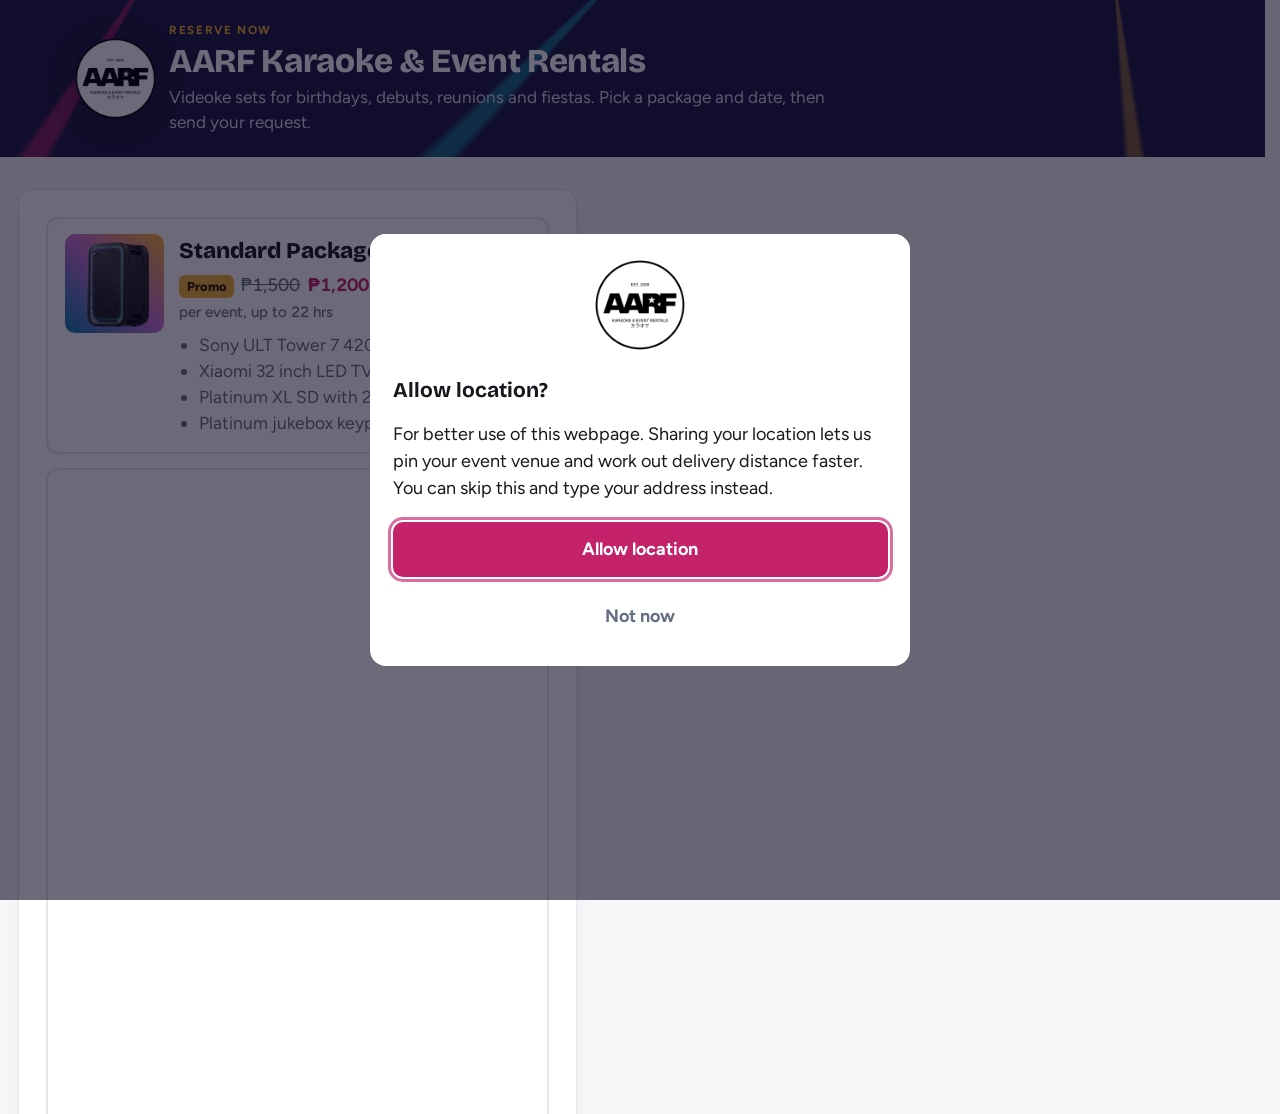
==== index.html @ 04aa24b0 "Add files via upload" ====
<!doctype html>
<html lang="en">
<head>
<meta charset="utf-8">
<meta name="viewport" content="width=device-width,initial-scale=1,viewport-fit=cover">
<meta name="theme-color" content="#1b1740">
<meta name="color-scheme" content="light">
<meta name="description" content="Reserve karaoke and event rental sets online: pick a package, date and add-ons, then send your request.">
<meta property="og:title" content="AARF Karaoke &amp; Event Rentals">
<meta property="og:description" content="Karaoke sets for birthdays, debuts, reunions and fiestas. Reserve online.">
<link rel="manifest" href="manifest.webmanifest">
<link rel="apple-touch-icon" href="images/logo.png">
<link rel="preconnect" href="https://fonts.googleapis.com">
<link rel="preconnect" href="https://fonts.gstatic.com" crossorigin>
<link rel="preload" href="images/logo.png" as="image">
<title>AARF Karaoke &amp; Event Rentals Booking</title>
<link rel="icon" href="images/logo.png">
<link rel="stylesheet" href="https://fonts.googleapis.com/css2?family=Bricolage+Grotesque:wght@600;800&family=Figtree:wght@400;500;700&display=swap">
<link rel="stylesheet" href="styles.css">
<link rel="stylesheet" href="flow.css">
</head>
<body>
<div id="splash"><img src="images/logo.png" alt="AARF Karaoke &amp; Event Rentals" width="230" height="230"></div>
<script>try{if(sessionStorage.getItem("sp"))document.getElementById("splash").remove();else sessionStorage.setItem("sp","1")}catch(e){}</script>
<div id="app"></div>
<script defer src="config.js"></script>
<script defer src="app.js"></script>
<script defer src="legal.js"></script>
<script defer src="flow.js"></script>
<script>setTimeout(function(){var s=document.getElementById("splash");if(s)s.remove()},2000)</script>
</body>
</html>
---- styles.css ----
:root{
  --bg:#f4f3fb; --surface:#ffffff; --ink:#1b1740; --muted:#5d5a7c; --line:#dcd9ee;
  --accent:#d6247a; --accent-ink:#ffffff; --beam:#12b5cb; --gold:#f2b134;
  --booked:#e4e1f2; --booked-ink:#8a87a6; --hold-bg:#fbefd0; --hold-ink:#8a5a00;
  --hero:#1b1740; --hero-ink:#ffffff; --focus:#0b7f92; --err:#b3261e; --ok-bg:#e3f6ea; --ok-ink:#145c2e;
  --font-display:'Bricolage Grotesque','Segoe UI',system-ui,sans-serif;
  --font-body:'Figtree','Segoe UI',system-ui,sans-serif;
  color-scheme:light;
}
@media (prefers-color-scheme:dark){:root{
  --bg:#12102a; --surface:#1d1a3d; --ink:#f1effc; --muted:#a9a6c8; --line:#34305f;
  --accent:#ff5aa5; --accent-ink:#1a0a14; --beam:#38d0e4; --gold:#f5c35a;
  --booked:#2a2650; --booked-ink:#7f7ba6; --hold-bg:#3b3118; --hold-ink:#f5c35a;
  --hero:#0b0a1e; --hero-ink:#ffffff; --focus:#38d0e4; --err:#ff8a80; --ok-bg:#12351f; --ok-ink:#9be3b4; color-scheme:dark}}
*{box-sizing:border-box}
html{scroll-padding-top:env(safe-area-inset-top,0px)}
body{background:var(--bg);color:var(--ink);font-family:var(--font-body);font-size:1rem;line-height:1.5;margin:0;padding-bottom:env(safe-area-inset-bottom,0px)}
button,input,select,textarea{font:inherit;color:inherit}
:focus-visible{outline:3px solid var(--focus);outline-offset:2px}
.hero{background:var(--hero);color:var(--hero-ink);padding:2.25rem 1rem 2rem;position:relative;overflow:hidden;
  background-image:
   conic-gradient(from 200deg at 12% -20%,transparent 0 8deg,rgba(214,36,122,.55) 10deg 14deg,transparent 16deg 360deg),
   conic-gradient(from 215deg at 50% -25%,transparent 0 6deg,rgba(18,181,203,.5) 8deg 11deg,transparent 13deg 360deg),
   conic-gradient(from 160deg at 88% -20%,transparent 0 10deg,rgba(242,177,52,.45) 12deg 15deg,transparent 17deg 360deg)}
.hero-in{max-width:44rem;margin:0 auto}
.hero h1{font-family:var(--font-display);font-weight:800;font-size:clamp(1.9rem,6vw,2.9rem);line-height:1.05;margin:0 0 .5rem;text-wrap:balance;letter-spacing:-.01em}
.hero p{margin:0;max-width:34rem;color:#d7d4ee}
.eyebrow{font-size:.78rem;letter-spacing:.14em;text-transform:uppercase;font-weight:700;color:var(--gold)!important;margin:0 0 .6rem!important}
main{max-width:44rem;margin:0 auto;padding:1.25rem 1rem 3rem;display:flex;flex-direction:column;gap:1.25rem}
section.step{background:var(--surface);border:1px solid var(--line);border-radius:14px;padding:1.1rem;min-width:0}
.step h2{font-family:var(--font-display);font-size:1.25rem;margin:0 0 .85rem;display:flex;gap:.6rem;align-items:center;text-wrap:balance}
.num{flex:none;width:1.7rem;height:1.7rem;border-radius:50%;background:var(--accent);color:var(--accent-ink);font-size:.9rem;display:grid;place-items:center;font-family:var(--font-body);font-weight:700}
.pkgs{display:grid;gap:.7rem}
.pkg{display:block;width:100%;text-align:left;background:var(--bg);border:2px solid var(--line);border-radius:12px;padding:.85rem .95rem;cursor:pointer}
.pkg[aria-checked="true"]{border-color:var(--accent);background:var(--surface);box-shadow:0 0 0 3px color-mix(in srgb,var(--accent) 22%,transparent)}
.pkg-top{display:flex;justify-content:space-between;gap:.75rem;align-items:baseline;flex-wrap:wrap}
.pkg-title{font-family:var(--font-display);font-weight:800;font-size:1.1rem}
.pkg-price{font-weight:700;font-variant-numeric:tabular-nums;color:var(--accent)}
.pkg-price small{color:var(--muted);font-weight:500}
.pkg ul{margin:.45rem 0 0;padding-left:1.1rem;color:var(--muted);font-size:.93rem}
.cal-head{display:flex;align-items:center;justify-content:space-between;gap:.5rem;margin-bottom:.6rem}
.cal-head strong{font-family:var(--font-display);font-size:1.1rem}
.nav{width:2.6rem;height:2.6rem;border-radius:10px;border:1px solid var(--line);background:var(--bg);cursor:pointer;font-size:1.2rem}
.nav:disabled{opacity:.35;cursor:default}
.grid{display:grid;grid-template-columns:repeat(7,minmax(0,1fr));gap:4px}
.dow{font-size:.75rem;text-align:center;color:var(--muted);font-weight:700;padding-bottom:.2rem}
.day{aspect-ratio:1;min-height:2.6rem;border-radius:10px;border:1px solid var(--line);background:var(--bg);cursor:pointer;font-variant-numeric:tabular-nums;font-weight:500;padding:0}
.day.empty{visibility:hidden}
.day.today{border-color:var(--beam);border-width:2px}
.day[aria-pressed="true"]{background:var(--accent);color:var(--accent-ink);border-color:var(--accent);font-weight:700}
.legend{display:flex;gap:1rem;flex-wrap:wrap;font-size:.85rem;color:var(--muted);margin-top:.7rem}
.legend span{display:inline-flex;gap:.4rem;align-items:center}
.sw{width:.9rem;height:.9rem;border-radius:4px;border:1px solid var(--line);display:inline-block}
.chosen{margin:.7rem 0 0;font-weight:700}
.fields{display:grid;grid-template-columns:repeat(2,minmax(0,1fr));gap:.8rem}
.fields .wide{grid-column:1/-1}
@media (max-width:30rem){.fields{grid-template-columns:minmax(0,1fr)}}
label{display:flex;flex-direction:column;gap:.25rem;font-size:.88rem;font-weight:700;min-width:0}
input[type=text],input[type=tel],select,textarea{background:var(--bg);border:1px solid var(--line);border-radius:10px;padding:.65rem .75rem;width:100%;font-weight:400;font-size:1rem}
input[aria-invalid="true"]{border-color:var(--err);border-width:2px}
textarea{resize:vertical;min-height:4.5rem}
.check{flex-direction:row;align-items:center;gap:.6rem;font-weight:500;font-size:1rem}
.check input{width:1.2rem;height:1.2rem;accent-color:var(--accent)}
.err{color:var(--err);font-size:.85rem;font-weight:500;min-height:0}
.btn{border:0;border-radius:12px;padding:.8rem 1.1rem;font-weight:700;cursor:pointer;background:var(--accent);color:var(--accent-ink);font-size:1rem;text-decoration:none;display:inline-block;text-align:center}
.btn.alt{background:transparent;color:var(--ink);border:2px solid var(--line)}
.btn:disabled{opacity:.55;cursor:wait}
.actions{display:flex;gap:.6rem;flex-wrap:wrap;margin-top:.9rem}
.summary{background:var(--bg);border:1px solid var(--line);border-radius:12px;padding:.8rem .95rem;margin:0;display:grid;grid-template-columns:auto 1fr;gap:.2rem .8rem;font-size:.95rem}
.summary dt{color:var(--muted);font-weight:500}
.summary dd{margin:0;font-weight:700;overflow-wrap:anywhere}
.hint{color:var(--muted);font-size:.9rem;margin:.6rem 0 0}
.status{font-size:.95rem;margin:.7rem 0 0;min-height:1.4rem}
.status.bad{color:var(--err);font-weight:700}
.done{background:var(--ok-bg);color:var(--ok-ink);border-radius:12px;padding:1rem}
.done h3{font-family:var(--font-display);margin:0 0 .3rem;font-size:1.2rem}
.done p{margin:.3rem 0 0}
.note{background:var(--hold-bg);color:var(--hold-ink);border-radius:10px;padding:.55rem .75rem;font-size:.9rem;margin:0 0 .7rem}
.foot{font-size:.88rem;color:var(--muted);text-align:center;margin:0}
.hp{position:absolute;left:-9999px;width:1px;height:1px;overflow:hidden}
@media (prefers-reduced-motion:no-preference){.pkg,.day,.btn{transition:background .15s,border-color .15s}}

/* ===== additions ===== */
:root{--l2-bg:#ecf5c8;--l2-ink:#4a5d0b;--open-bg:#dff5e7;--open-ink:#145c2e;--bk-bg:#fbd9de;--bk-ink:#8a1c25;--na-bg:#dcd9ee}
@media (prefers-color-scheme:dark){:root{--l2-bg:#2e3a10;--l2-ink:#d3ea8a;--open-bg:#12351f;--open-ink:#9be3b4;--bk-bg:#4a1a24;--bk-ink:#ffb3bd;--na-bg:#3a3668}}
.hero-in{display:flex;align-items:center;gap:1.2rem}
.logo{flex:none;width:6.5rem;height:6.5rem;object-fit:contain;background:none;border-radius:0;box-shadow:none;filter:drop-shadow(0 4px 12px rgba(0,0,0,.35))}
.hero-in{flex-direction:row;align-items:center}
.hero-in>div{min-width:0;flex:1}
@media (max-width:30rem){.hero-in{gap:.8rem}.logo{width:4.5rem;height:4.5rem}}
.promo-note{margin:0 0 .7rem;font-size:.92rem;color:var(--muted)}
.promo{display:inline-block;background:var(--gold);color:#2a1a00;font-size:.72rem;font-weight:800;border-radius:6px;padding:.1rem .4rem;margin-right:.45rem;vertical-align:middle}
.pkg-price s{color:var(--muted);font-weight:500;margin-right:.35rem}
.pkg-row{display:flex;gap:.85rem;align-items:flex-start}
.pkg-img{flex:none;width:5.5rem;height:5.5rem;border-radius:10px;overflow:hidden;display:grid;place-items:center;font-size:2.4rem;background:linear-gradient(135deg,var(--accent),var(--beam))}
.pkg-img img{width:100%;height:100%;object-fit:cover;display:block}
.pkg-main{flex:1;min-width:0}
.sub{font-family:var(--font-display);font-size:1.05rem;margin:1.3rem 0 .5rem}
.tblwrap{overflow-x:auto}
.addons{width:100%;border-collapse:collapse;font-size:.93rem}
.addons th,.addons td{text-align:left;padding:.55rem .6rem;border-bottom:1px solid var(--line)}
.addons th{color:var(--muted);font-size:.82rem}
.addons tr.off td{color:var(--muted)}
.soon{display:inline-block;background:var(--booked);color:var(--muted);border-radius:6px;padding:.1rem .45rem;font-weight:700;font-size:.85rem}
.events{border:1px solid var(--line);border-radius:10px;padding:.5rem .75rem .75rem;margin:0;min-width:0}
.events legend{font-size:.88rem;font-weight:700;padding:0 .3rem}
.opts{display:flex;flex-wrap:wrap;gap:.45rem}
.chip-check{border:1px solid var(--line);border-radius:999px;padding:.35rem .8rem .35rem .6rem;background:var(--bg);font-size:.93rem;cursor:pointer}
.chip-check:has(input:checked){border-color:var(--accent);background:color-mix(in srgb,var(--accent) 12%,var(--surface))}
.chip-check input{width:1rem;height:1rem}
.day{display:flex;flex-direction:column;align-items:center;justify-content:center;gap:1px;line-height:1.1;min-height:3rem}
.day .dn{font-weight:700;font-size:1rem}
.day .ds{font-size:.58rem;font-weight:700;min-height:.7rem}
.day.open{background:var(--open-bg);color:var(--open-ink);border-color:transparent}
.day.hold{background:var(--hold-bg);color:var(--hold-ink);border:1px dashed var(--hold-ink)}
.day.booked{background:var(--bk-bg);color:var(--bk-ink);border-color:var(--bk-ink)}
.day.booked .dn{text-decoration:line-through}
.day.unavailable,.day.past{background:repeating-linear-gradient(135deg,var(--na-bg) 0 4px,transparent 4px 8px);color:var(--muted);border-color:var(--line)}
.day.past{opacity:.45;cursor:default}
.day.today{box-shadow:0 0 0 2px var(--beam)}
.day.open[aria-pressed="true"]{background:var(--accent);color:var(--accent-ink);border-color:var(--accent)}
.legend{display:grid;grid-template-columns:repeat(auto-fit,minmax(8rem,1fr));gap:.4rem .8rem;font-size:.9rem}
.sw{width:1.1rem;height:1.1rem}
.sw.open{background:var(--open-bg);border-color:var(--open-ink)}
.sw.hold{background:var(--hold-bg);border:1px dashed var(--hold-ink)}
.sw.booked{background:var(--bk-bg);border-color:var(--bk-ink)}
.sw.na{background:repeating-linear-gradient(135deg,var(--na-bg) 0 3px,transparent 3px 6px)}
.dlg{border:0;border-radius:16px;padding:1.3rem;width:min(26rem,calc(100vw - 2rem));background:var(--surface);color:var(--ink);box-shadow:0 20px 60px rgba(0,0,0,.4)}
.dlg::backdrop{background:rgba(10,8,30,.6)}
.dlg h3{font-family:var(--font-display);margin:0 0 .4rem;font-size:1.25rem}
.dlg p{margin:.3rem 0}
.chips{display:flex;gap:.5rem;flex-wrap:wrap;margin:.5rem 0 .2rem}
.chip{border:2px solid var(--line);background:var(--bg);border-radius:999px;padding:.45rem .85rem;font-weight:700;cursor:pointer}
.chip:hover{border-color:var(--accent)}
.gcash{background:#0064e0;color:#fff}
.payrow{display:flex;gap:.6rem;align-items:center;justify-content:space-between;flex-wrap:wrap;padding:.6rem 0;border-bottom:1px solid var(--line)}
.pay-name{font-weight:700}

/* ===== responsive: phone, tablet, desktop ===== */
.hero-in,main{max-width:62rem}
.hero{padding-left:max(1rem,env(safe-area-inset-left));padding-right:max(1rem,env(safe-area-inset-right))}
.hero p{max-width:40rem}
.pkg-price{white-space:nowrap}
@media (min-width:48rem){
  main{padding:1.75rem 1.5rem 4rem;gap:1.5rem}
  section.step{padding:1.5rem}
  .hero{padding:3rem 1.5rem 2.5rem}
  .logo{width:8rem;height:8rem}
  .pkgs{grid-template-columns:repeat(3,minmax(0,1fr));gap:1rem}
  .pkg-row{flex-direction:column;height:100%}
  .pkg-img{width:100%;height:7.5rem}
  .pkg-top{flex-direction:column;gap:.2rem}
  .day{min-height:3.4rem}
}
@media (min-width:64rem){
  main{display:grid;grid-template-columns:minmax(0,1fr) minmax(0,1fr);align-items:start}
  main>section:first-child,main>section:nth-child(n+4),main>.foot{grid-column:1/-1}
  .fields{grid-template-columns:minmax(0,1fr)}
}
@media (max-width:24rem){.day .ds{font-size:.52rem}.day .dn{font-size:.92rem}.grid{gap:3px}}

/* ===== text never overflows its box ===== */
html{-webkit-text-size-adjust:100%;text-size-adjust:100%}
body{overflow-wrap:break-word}
h1,h2,h3,p,li,dd,dt,td,th,legend{overflow-wrap:anywhere}
button,a,label,span{overflow-wrap:break-word;min-width:0}
.day *{overflow-wrap:normal}
.hero h1{font-size:clamp(1.7rem,5.5vw + .4rem,3rem)}
.step h2{font-size:clamp(1.1rem,1rem + 1.2vw,1.45rem)}
.pkg-title{font-size:clamp(1rem,.9rem + .8vw,1.25rem)}
.pkg ul{font-size:clamp(.85rem,.8rem + .3vw,.97rem)}
.pkg-top{min-width:0}
.pkg-price{white-space:normal;display:flex;flex-wrap:wrap;align-items:baseline;gap:.15rem .4rem}
.pkg-price small{flex-basis:100%;display:block}
.pkg-price .promo{margin-right:0}
.pkg-price s{margin-right:0}

/* ===== add-on checkboxes, reminders ===== */
.addons .ck{width:2.4rem}
.addons input{width:1.2rem;height:1.2rem}
.addons label{font-weight:600}
.sub-note{display:block;color:var(--muted);font-size:.82rem}
.addons td s{color:var(--muted);margin:0 .3rem 0 .1rem}
.reminders{margin:1rem 0;padding:.8rem 1rem;border-left:4px solid var(--gold);border-radius:10px;background:color-mix(in srgb,var(--gold) 14%,var(--surface))}
.reminders ul{margin:.4rem 0 0;padding-left:1.1rem}
.reminders li{margin:.25rem 0}
.done .reminders{margin-top:.9rem}

/* ===== "N left" calendar ===== */
.day.l2{background:var(--l2-bg);color:var(--l2-ink)}
.day.l1{background:var(--hold-bg);color:var(--hold-ink)}
.day.mine{outline:2px dashed var(--bk-ink);outline-offset:-3px}
.sw.l3{background:var(--open-bg);border-color:var(--open-ink)}
.sw.l2{background:var(--l2-bg);border-color:var(--l2-ink)}
.sw.l1{background:var(--hold-bg);border-color:var(--hold-ink)}
.sw.mine{background:transparent;border:2px dashed var(--bk-ink)}
.pkg-img img{background:var(--surface)}

/* ===== fluid, responsive layout: phone, tablet, laptop, large monitor ===== */
html{font-size:clamp(100%,90% + .35vw,112.5%)}
img,svg,video{max-width:100%;height:auto}
.hero{padding-left:max(1rem,env(safe-area-inset-left));padding-right:max(1rem,env(safe-area-inset-right))}
main{padding-left:max(1rem,env(safe-area-inset-left));padding-right:max(1rem,env(safe-area-inset-right))}
#cal{max-width:32rem;margin-inline:auto}
.rem-wrap .reminders{margin:0}
@media (min-width:64rem){main>.rem-wrap{grid-column:1/-1}}
@media (min-width:90rem){.hero-in,main{max-width:74rem}}
@media (max-height:30rem) and (orientation:landscape){.hero{padding-top:1rem;padding-bottom:1rem}.logo{width:4.5rem;height:4.5rem}}

/* ===== final polish: clean text wrapping and a calendar that scales with its width ===== */
h1,h2,h3,p,li,td,th,legend,dt{overflow-wrap:break-word;word-break:normal;hyphens:manual}
dd{overflow-wrap:anywhere}
p,li,dd{text-wrap:pretty}
h1,h2,h3,.pkg-title,.dlg h3,.foot{text-wrap:balance}
.hero p{max-width:38rem}

#cal{container-type:inline-size;width:100%}
.grid{gap:clamp(3px,1.2cqw,6px)}
.day{position:relative;min-height:2.7rem;aspect-ratio:1/1.08;gap:0}
.day .dn{font-size:clamp(.85rem,4.2cqw,1.15rem)}
.day .ds{font-size:clamp(.5rem,2.5cqw,.72rem);min-height:0;white-space:nowrap}
.day.booked .ds{white-space:normal;text-align:center;line-height:1;font-size:clamp(.45rem,2.2cqw,.68rem)}
.day.mine::after{content:'\2715';position:absolute;top:2px;right:4px;font-size:clamp(.5rem,2.4cqw,.7rem);font-weight:800;color:var(--bk-ink);line-height:1}
.legend{grid-template-columns:repeat(auto-fit,minmax(min(100%,11rem),1fr))}

.summary{grid-template-columns:minmax(5.5rem,max-content) minmax(0,1fr)}
@media (max-width:22rem){
  .summary{grid-template-columns:minmax(0,1fr)}
  .summary dd{margin-bottom:.4rem}
  section.step{padding:.9rem}
}

.dlg{width:min(28rem,calc(100vw - 2rem));max-height:calc(100dvh - 2rem);overflow:auto}
.dlg .actions .btn{flex:1 1 10rem}
.chips .chip{flex:0 1 auto}

@media (min-width:120rem){.hero-in,main{max-width:84rem}}

/* ===== required fields ===== */
.req{color:var(--err);font-weight:800}
.events[aria-invalid="true"]{border-color:var(--err);border-width:2px}
.events .err{display:block;margin-top:.5rem}

/* ===== contact buttons (Messenger, Viber, WhatsApp) and unavailable packages ===== */
.contacts{display:flex;gap:.5rem;flex-wrap:wrap;margin-top:.8rem}
.contact{display:inline-flex;align-items:center;justify-content:center;gap:.5rem;color:#fff;padding:.65rem 1rem;flex:1 1 9rem}
.contact .ico{display:inline-flex;flex:none}
.contact.msgr{background:#0084ff}
.contact.viber{background:#7360f2}
.contact.wapp{background:#1fa855}
.pkg.off{opacity:.55;cursor:not-allowed}

/* ===== add-on quantity picker, brand icons ===== */
.addons .ck{width:4.5rem}
.addons select{padding:.35rem .4rem;min-width:3.6rem;min-height:2.4rem}
.contact .ico svg{width:1.3rem;height:1.3rem;display:block}

.addons .ck{width:7.5rem}
.addons .pickrow{display:flex;align-items:center;gap:.5rem}
.addons select:disabled{opacity:.45}

.contact.call{background:#2b7de9}
.hint a.tel{color:inherit;font-weight:700;text-decoration:underline}
.pkg .seats{margin:.35rem 0 0;font-size:.85rem;font-weight:700;color:var(--muted)}

/* special (holiday / date-specific) rates and booking window */
.promo.sp{background:var(--accent);color:var(--accent-ink)}
.day.sp::before{content:'\20B1';position:absolute;top:2px;left:4px;font-size:clamp(.5rem,2.4cqw,.7rem);font-weight:800;color:var(--accent);line-height:1}
.sw.sp{background:var(--gold);border-color:var(--gold)}
.day.past.out{opacity:.3}

/* ===== "Your details and request": grouped sections, divider lines, two columns on wide screens ===== */
@media (min-width:64rem){
  main>section.step:nth-of-type(3){grid-column:1/-1}
  .fields{grid-template-columns:repeat(2,minmax(0,1fr))}
}
@media (max-width:30rem){.fields{grid-template-columns:minmax(0,1fr)}}
.form-grid{display:grid;grid-template-columns:minmax(0,1fr);gap:1.4rem}
.form-main{display:flex;flex-direction:column;min-width:0}
.grp{padding:1.1rem 0;border-top:1px solid var(--line)}
.grp:first-child{padding-top:0;border-top:0}
.grp-t{font-family:var(--font-display);font-size:1.02rem;margin:0 0 .75rem;text-align:left}
.form-side{min-width:0;background:var(--bg);border:1px solid var(--line);border-radius:14px;padding:1.1rem;align-self:start}
.form-side>h3{margin:0 0 .7rem!important;font-size:1.05rem!important;padding-bottom:.6rem;border-bottom:1px solid var(--line)}
@media (min-width:56rem){
  .form-grid{grid-template-columns:minmax(0,1.3fr) minmax(0,1fr);gap:2rem}
  .form-side{position:sticky;top:1rem}
}
/* request summary reads like a receipt: label, line, value */
.form-side .summary{background:transparent;border:0;border-radius:0;padding:0;gap:0 .9rem;grid-template-columns:minmax(5.5rem,max-content) minmax(0,1fr);align-items:start}
.form-side .summary dt,.form-side .summary dd{padding:.5rem 0;border-bottom:1px dashed var(--line);text-align:left}
.form-side .summary dt:last-of-type,.form-side .summary dd:last-of-type{border-bottom:0}
@media (max-width:22rem){.form-side .summary{grid-template-columns:minmax(0,1fr)}.form-side .summary dt{border-bottom:0;padding-bottom:0}}
/* send area is centered, everything else stays left */
.send-row{justify-content:center;margin-top:1rem}
.send-row .btn{width:100%;min-height:3.1rem}
.form-side .hint{text-align:center;margin-top:.7rem}
.form-side .status{text-align:center}
.form-side .actions{justify-content:center}
.form-side .note{text-align:left}
/* bigger touch targets on phones; 16px inputs stop iPhone from zooming in */
@media (max-width:48rem){
  input[type=text],input[type=tel],select,textarea{font-size:16px;min-height:2.9rem}
  .chip-check{padding:.5rem .9rem .5rem .7rem}
}

/* ===== status cards (request sent / confirmed / hold / declined) ===== */
.sv{text-align:center}
.sv-ico{display:grid;place-items:center;width:4rem;height:4rem;border-radius:50%;margin:0 auto .7rem;background:var(--accent);color:var(--accent-ink)}
.sv.ok .sv-ico{background:var(--open-ink);color:var(--open-bg)}
.sv.hold .sv-ico{background:var(--gold);color:#2a1a00}
.sv.bad .sv-ico{background:var(--bk-ink);color:var(--bk-bg)}
.sv h3{font-family:var(--font-display);margin:0 0 .3rem;font-size:1.3rem}
.sv-msg{margin:0 auto .9rem;max-width:30rem}
.sv-card{text-align:left;background:var(--bg);border:1px solid var(--line);border-radius:12px;padding:.2rem .9rem;margin:0 auto .9rem;max-width:30rem}
.sv-row{display:flex;gap:.7rem;align-items:flex-start;padding:.65rem 0;border-bottom:1px dashed var(--line)}
.sv-row:last-child{border-bottom:0}
.sv-ri{flex:none;color:var(--accent);padding-top:.15rem}
.sv-tx{min-width:0}
.sv-k{font-size:.82rem;color:var(--muted)}
.sv-v{font-weight:700}
.sv-v.big{font-size:1.25rem}
.sv-sub{font-size:.85rem;color:var(--muted)}
.sv-note{font-size:.9rem;color:var(--muted);margin:.4rem 0}
.sv .actions{justify-content:center}

/* ===== professional polish ===== */
:root{--shadow:0 1px 2px rgba(27,23,64,.06),0 8px 24px -12px rgba(27,23,64,.18);--radius:14px;--field-h:3rem}
@media (prefers-color-scheme:dark){:root{--shadow:0 1px 2px rgba(0,0,0,.3),0 10px 28px -14px rgba(0,0,0,.6)}}
section.step{border-radius:var(--radius);box-shadow:var(--shadow)}
.step h2{padding-bottom:.85rem;margin-bottom:1.1rem;border-bottom:1px solid var(--line)}
.num{width:1.9rem;height:1.9rem;font-size:.95rem}

/* fields */
label{color:var(--ink);font-size:.86rem;letter-spacing:.01em}
input[type=text],input[type=tel],select,textarea{border-radius:10px;border:1px solid var(--line);background:var(--surface);min-height:var(--field-h);padding:.7rem .85rem;transition:border-color .15s,box-shadow .15s}
textarea{min-height:5.5rem}
input::placeholder,textarea::placeholder{color:color-mix(in srgb,var(--muted) 75%,transparent)}
input:hover,select:hover,textarea:hover{border-color:color-mix(in srgb,var(--muted) 55%,var(--line))}
input:focus,select:focus,textarea:focus{outline:0;border-color:var(--accent);box-shadow:0 0 0 3px color-mix(in srgb,var(--accent) 20%,transparent)}
select{appearance:none;-webkit-appearance:none;padding-right:2.4rem;background-image:url("data:image/svg+xml,%3Csvg xmlns='http://www.w3.org/2000/svg' width='14' height='14' viewBox='0 0 24 24' fill='none' stroke='%237d7a9c' stroke-width='2.5' stroke-linecap='round' stroke-linejoin='round'%3E%3Cpath d='M6 9l6 6 6-6'/%3E%3C/svg%3E");background-repeat:no-repeat;background-position:right .85rem center}
select:disabled{opacity:.55;cursor:not-allowed}
.grp-t{font-size:.95rem;color:var(--ink);display:flex;align-items:center;gap:.6rem;margin-bottom:.9rem}
.grp-t::after{content:'';flex:1;height:1px;background:var(--line)}
.grp{border-top:0;padding:1.15rem 0 .35rem}
.grp:first-child{padding-top:0}
.events{background:var(--surface)}
.chip-check{background:var(--surface);transition:border-color .15s,background .15s}

/* request card */
.form-side{background:var(--surface);border-radius:var(--radius);box-shadow:var(--shadow);padding:0;overflow:hidden}
.form-side>h3{margin:0!important;padding:.95rem 1.15rem!important;background:var(--bg);border-bottom:1px solid var(--line);font-size:1rem!important}
.form-side>:not(h3){margin-left:1.15rem;margin-right:1.15rem}
.form-side .summary{margin-top:.4rem;margin-bottom:.2rem}
.form-side .summary dt{font-size:.88rem}
.form-side .summary dd{font-size:.93rem}
.send-row{margin-top:1rem}
.send-row .btn{border-radius:10px;min-height:3.2rem;font-size:1.02rem;box-shadow:0 6px 16px -8px color-mix(in srgb,var(--accent) 80%,transparent)}
.send-row .btn:hover:not(:disabled){filter:brightness(1.06)}
.send-row .btn:active:not(:disabled){transform:translateY(1px)}
.form-side .hint{text-align:left;font-size:.82rem;line-height:1.45;margin-top:.8rem}
.form-side .status{text-align:left}
.form-side .note{margin-top:.8rem}
.form-side>:last-child{margin-bottom:1.15rem}
.btn{border-radius:10px}
.nav,.day{border-radius:10px}
.pkg{border-radius:12px}
.form-side .summary dt,.form-side .summary dd{font-size:.93rem;line-height:1.45}
.form-side .actions:empty,.form-side .status:empty{display:none}
.form-side .actions:empty+*{margin-bottom:0}
.form-side .hint:nth-last-child(-n+3){margin-bottom:1.15rem}

/* ===== minimalist palette: quiet neutrals, one refined accent, soft status tints ===== */
:root{
  --bg:#f6f7f9; --surface:#ffffff; --ink:#16181d; --muted:#667085; --line:#e4e7ec;
  --accent:#c4226b; --accent-ink:#ffffff; --beam:#3f8fa0; --gold:#d6a24a;
  --booked:#eceff3; --booked-ink:#98a2b3; --hold-bg:#fcf3df; --hold-ink:#8a5f0a;
  --hero:#16181d; --hero-ink:#ffffff; --focus:#2b7889; --err:#b42318; --ok-bg:#e9f5ee; --ok-ink:#176b3a;
  --l2-bg:#eef4e2; --l2-ink:#4d6314; --open-bg:#e7f4ec; --open-ink:#1b6b3c; --bk-bg:#fbe9ec; --bk-ink:#9b1c2e; --na-bg:#e6e9ee;
  --shadow:0 1px 2px rgba(16,24,40,.05),0 8px 24px -14px rgba(16,24,40,.16);
}
@media (prefers-color-scheme:dark){:root{
  --bg:#0f1115; --surface:#171a21; --ink:#eef0f4; --muted:#98a1b3; --line:#272b35;
  --accent:#f0599a; --accent-ink:#1a0a12; --beam:#58b0c2; --gold:#e0b25c;
  --booked:#20242d; --booked-ink:#6f788a; --hold-bg:#2c2614; --hold-ink:#e0b25c;
  --hero:#0b0c10; --hero-ink:#ffffff; --focus:#58b0c2; --err:#ff8f86; --ok-bg:#12281b; --ok-ink:#8fdcaa;
  --l2-bg:#222a14; --l2-ink:#c9df8a; --open-bg:#12281b; --open-ink:#8fdcaa; --bk-bg:#331820; --bk-ink:#ffb0bc; --na-bg:#2a2f3a;
  --shadow:0 1px 2px rgba(0,0,0,.4),0 10px 28px -14px rgba(0,0,0,.7);
}}
/* hero: calm dark ink, no colored beams */
.hero{background-color:var(--hero);background-image:linear-gradient(180deg,rgba(255,255,255,.04),rgba(255,255,255,0));border-bottom:3px solid var(--accent)}
.hero p{color:rgba(255,255,255,.72)}
.eyebrow{color:rgba(255,255,255,.6)!important;letter-spacing:.12em}
.logo{filter:none;background:#fff;border-radius:50%;padding:2px;box-shadow:0 0 0 1px rgba(255,255,255,.15)}
/* quieter surfaces */
body{background:var(--bg)}
section.step{border-color:var(--line)}
.num{background:var(--ink);color:var(--surface)}
.pkg{background:var(--surface)}
.pkg[aria-checked="true"]{background:color-mix(in srgb,var(--accent) 4%,var(--surface));box-shadow:0 0 0 3px color-mix(in srgb,var(--accent) 16%,transparent)}
.pkg-img{background:linear-gradient(135deg,#2a2d36,#4a4f5c)}
.nav,.day{background:var(--surface)}
.day.open,.day.l2,.day.l1,.day.booked{border-color:transparent}
.day.hold{border-color:color-mix(in srgb,var(--hold-ink) 55%,transparent)}
.day.booked{border-color:color-mix(in srgb,var(--bk-ink) 25%,transparent)}
.day.today{box-shadow:0 0 0 2px var(--ink)}
.promo,.promo.sp{background:var(--ink);color:var(--surface)}
.sw.sp{background:var(--accent);border-color:var(--accent)}
.reminders{background:color-mix(in srgb,var(--gold) 9%,var(--surface));border-left-color:var(--gold)}
.note{background:var(--hold-bg)}
.chip-check,.events{background:var(--surface)}
.form-side>h3{background:color-mix(in srgb,var(--ink) 3%,var(--surface))}
.btn.alt{border-color:var(--line)}
.done{background:var(--ok-bg)}
@media (min-width:64rem){
  main>section.step:nth-of-type(2){grid-column:1/-1}
  #cal{max-width:36rem}
  .step:nth-of-type(2) .calnote,.step:nth-of-type(2)>p{max-width:36rem;margin-inline:auto}
}

/* ===== restored to the original look: header, "Reserve now", Promo tags, step numbers, logo, package picture fallback ===== */
:root{--o-accent:#d6247a;--o-accent-ink:#ffffff;--o-beam:#12b5cb;--o-gold:#f2b134;--o-hero:#1b1740}
@media (prefers-color-scheme:dark){:root{--o-accent:#ff5aa5;--o-accent-ink:#1a0a14;--o-beam:#38d0e4;--o-hero:#0b0a1e}}
.hero{background-color:var(--o-hero);border-bottom:0;
  background-image:
   conic-gradient(from 200deg at 12% -20%,transparent 0 8deg,rgba(214,36,122,.55) 10deg 14deg,transparent 16deg 360deg),
   conic-gradient(from 215deg at 50% -25%,transparent 0 6deg,rgba(18,181,203,.5) 8deg 11deg,transparent 13deg 360deg),
   conic-gradient(from 160deg at 88% -20%,transparent 0 10deg,rgba(242,177,52,.45) 12deg 15deg,transparent 17deg 360deg)}
.hero p{color:#d7d4ee}
.eyebrow{color:var(--o-gold)!important;letter-spacing:.14em}
.logo{filter:drop-shadow(0 4px 12px rgba(0,0,0,.35));background:none;border-radius:0;padding:0;box-shadow:none}
.num{background:var(--o-accent);color:var(--o-accent-ink)}
.promo{background:var(--o-gold);color:#2a1a00}
.promo.sp{background:var(--o-accent);color:var(--o-accent-ink)}
.pkg-img{background:linear-gradient(135deg,var(--o-accent),var(--o-beam))}

/* location card */
.loc-card{margin:1rem 0 0;padding:.85rem;border:1px solid var(--line);border-radius:12px;background:var(--surface)}
.loc-row{display:flex;gap:.7rem;align-items:flex-start}
.loc-ico{flex:none;font-size:1.4rem;line-height:1.2}
.loc-tx{min-width:0;text-align:left}
.loc-msg{margin:.15rem 0 0;font-size:.88rem;color:var(--muted)}
.loc-msg.ok{color:var(--ok-ink);font-weight:700}
.loc-msg.bad{color:var(--err);font-weight:700}
.loc-act{display:flex;gap:.6rem;align-items:center;margin-top:.7rem}
.loc-btn{flex:1;min-height:2.9rem;padding:.6rem .9rem}
.loc-rm{background:none;border:0;color:var(--muted);text-decoration:underline;font-weight:700;cursor:pointer;min-height:2.9rem;padding:0 .5rem}
.loc-rm[hidden]{display:none}
---- flow.css ----
/* flow.css - splash, announcement, collapsible cards, package page, 3-step flow */
#splash{position:fixed;inset:0;z-index:100;background:radial-gradient(circle at 50% 40%,#2b2466,var(--hero) 70%);display:grid;place-items:center;animation:spOut .4s ease 1.3s forwards}
#splash img{width:min(52vw,230px);border-radius:50%;box-shadow:0 0 0 10px rgba(255,255,255,.06),0 20px 60px rgba(0,0,0,.5);animation:spIn 1.3s cubic-bezier(.2,.8,.2,1) both}
@keyframes spIn{from{transform:scale(.4);opacity:0}40%{opacity:1}to{transform:scale(1)}}
@keyframes spOut{to{opacity:0;visibility:hidden}}
.ann{border:0;border-radius:16px;padding:1.4rem 1.25rem 1.2rem;max-width:min(30rem,92vw);background:var(--surface);color:var(--ink)}
.ann::backdrop{background:rgba(10,8,30,.6)}
.ann-x{position:absolute;top:.6rem;right:.6rem;width:2.5rem;height:2.5rem;border:0;border-radius:50%;background:var(--bg);font-size:1.4rem;line-height:1;cursor:pointer}
.ann h3{font-family:var(--font-display);margin:0 2.5rem .8rem 0}
.ann p{margin:.5rem 0}.ann .btn{margin-top:.8rem;width:100%}
main>.s-pay,main>.page-pkg,main>.s-form,main>.s-cal,main>.prog{display:none}
[data-step=home] .s-home,[data-step=pkg] .page-pkg,[data-step=details] .s-form,[data-step=pay] .s-form,[data-step=pay] .s-pay{display:block}
[data-step=pay] .rem-wrap{display:block}
.s-pay[hidden]{display:none!important}
[data-step=home] .s-home>h2,[data-step=home] .s-home>.promo-note{display:none}
[data-step=pkg] .prog,[data-step=details] .prog,[data-step=pay] .prog{display:flex}
.prog{gap:.4rem;font-size:.8rem;font-weight:700;color:var(--muted)}.prog span{flex:1;padding:.4rem 0;border-bottom:3px solid var(--line)}
.prog .on{color:var(--ink);border-color:var(--accent)}
.back{align-self:flex-start;border:0;background:none;color:var(--accent);font-weight:700;cursor:pointer;padding:.3rem 0}
.pkg .tg{display:inline-block;margin-top:.4rem;font-size:.85rem;font-weight:700;color:var(--accent);cursor:pointer}
.pkg .seats{display:none}
.pkg ul li:nth-child(n+5){display:none}
.car{display:flex;overflow-x:auto;scroll-snap-type:x mandatory;border-radius:14px;gap:.5rem;scrollbar-width:none}
.car::-webkit-scrollbar{display:none}
.car img{flex:0 0 100%;scroll-snap-align:center;width:100%;aspect-ratio:2/1;object-fit:cover;border-radius:14px}
.dots{display:flex;justify-content:center;gap:.4rem;margin:.5rem 0}
.dots i{width:.5rem;height:.5rem;border-radius:50%;background:var(--line)}.dots i.on{background:var(--accent)}
.page-pkg{padding-bottom:6rem}
.page-pkg h2{font-family:var(--font-display);margin:.3rem 0}
.page-pkg .pp{font-size:1.4rem;font-weight:800;color:var(--accent)}.page-pkg .pp s{color:var(--muted);font-size:1rem;font-weight:500}
.page-pkg ul{padding-left:1.1rem}
.bar{position:fixed;left:0;right:0;bottom:0;z-index:20;display:none;gap:1rem;align-items:center;justify-content:space-between;padding:.8rem 1rem calc(.8rem + env(safe-area-inset-bottom,0px));background:var(--surface);border-top:1px solid var(--line)}
[data-step=pkg] .bar{display:flex}.bar b{font-size:1.25rem}.bar small{display:block;color:var(--muted)}
[data-step=details] .send-row,[data-step=details] dl.summary,[data-step=details] .form-side>h3,[data-step=details] .f-pay,[data-step=details] .loc-note{display:none}
[data-step=pay] .g-last .events,[data-step=pay] .g-last label:not(.f-pay),[data-step=pay] .form-main .grp:not(.g-last),[data-step=pay] .loc-card{display:none}
.nextrow{display:none;margin-top:1rem}[data-step=details] .nextrow{display:block}.nextrow .btn{width:100%}
.priv{font-size:.8rem;color:var(--muted)}
[data-step=details] .priv{display:none}

/* ===== app-style layout: one screen per step ===== */
main{display:flex!important;flex-direction:column;max-width:40rem!important;gap:1rem}
.pkgs{grid-template-columns:minmax(0,1fr)!important;gap:.8rem!important}
.pkg-row{flex-direction:row!important;height:auto!important}
.pkg-img{width:5.5rem!important;height:5.5rem!important}
.form-grid{display:block!important}.form-side{position:static!important;margin-top:1rem}
.fields{grid-template-columns:minmax(0,1fr)!important}
.hero{padding-bottom:1.5rem}
body:not([data-step=home]) .hero,body:not([data-step=home]) .foot,body:not([data-step=home]) .prog{display:none!important}
.appbar{display:none;position:sticky;top:0;z-index:30;grid-template-columns:2.75rem 1fr auto;align-items:center;gap:.3rem;padding:calc(.35rem + env(safe-area-inset-top,0px)) .75rem .45rem;background:var(--surface);border-bottom:1px solid var(--line)}
body:not([data-step=home]) .appbar{display:grid}
.ab-back{width:2.75rem;height:2.75rem;border:0;border-radius:50%;background:none;font-size:1.5rem;cursor:pointer}
.appbar b{font-family:var(--font-display);font-size:1.05rem;white-space:nowrap;overflow:hidden;text-overflow:ellipsis}
.ab-n{font-size:.8rem;color:var(--muted)}
.ab-p{position:absolute;left:0;bottom:-1px;height:3px;width:var(--p,0);background:var(--accent);transition:width .3s}
.s-home,.page-pkg,.s-form,.s-pay{position:relative;animation:pin .28s ease both}
body[data-dir=back] .s-home,body[data-dir=back] .page-pkg,body[data-dir=back] .s-form,body[data-dir=back] .s-pay{animation-name:pinb}
@keyframes pin{from{left:32px;opacity:0}to{left:0;opacity:1}}
@keyframes pinb{from{left:-32px;opacity:0}to{left:0;opacity:1}}
@media (prefers-reduced-motion:reduce){.s-home,.page-pkg,.s-form,.s-pay{animation:none}#splash img{animation:none}}
.page-pkg,.s-form{background:none!important;border:0!important;box-shadow:none!important;padding:0!important}
.s-form>h2{display:none}
.card,.s-form .grp{background:var(--surface);border:1px solid var(--line);border-radius:14px;padding:1rem!important;margin:0 0 .8rem}
.page-pkg>.car{margin-bottom:0}
body:not([data-step=home]) main{padding-bottom:7.5rem}
.nextrow,[data-step=pay] .send-row{position:fixed;left:0;right:0;bottom:0;z-index:25;margin:0!important;padding:.8rem 1rem calc(.8rem + env(safe-area-inset-bottom,0px));background:var(--surface);border-top:1px solid var(--line)}
.nextrow .btn,.send-row .btn{display:block;width:100%;max-width:38rem;margin:0 auto}
[data-step=pay] .form-grid{display:flex!important;flex-direction:column}
[data-step=pay] .form-side{order:-1;margin:0 0 .8rem}
.bar .btn{min-width:10rem}

/* 5-page flow, location popup, validation */
main>.page-date{display:none}[data-step=date] .page-date{display:block}
[data-step=pkg] .bar,[data-step=date] .bar{display:flex}
.page-date{position:relative;animation:pin .28s ease both;background:none!important;border:0!important;box-shadow:none!important;padding:0!important}
body[data-dir=back] .page-date{animation-name:pinb}
.pnote{color:var(--muted);font-size:.9rem;margin:.1rem 0 .7rem}
.pkg-price small,.pkg .price small{display:block;color:var(--muted)}
.chip{margin:.4rem 0 .8rem;padding:.55rem .8rem;border-radius:10px;background:var(--bg);font-size:.9rem;color:var(--muted)}.chip.ok{color:var(--ink);font-weight:700}
.loc{padding:0 0 1.2rem;overflow:hidden}.loc-head{background:var(--hero);display:grid;place-items:center;padding:1.5rem;margin-bottom:1rem}
.loc-head img{width:5.5rem;border-radius:50%;animation:spIn .9s both}
.loc h3,.loc p{margin-left:1.25rem;margin-right:1.25rem}.loc .btn{width:calc(100% - 2.5rem);margin:.6rem 1.25rem 0}
.btn.ghost{background:none;color:var(--muted);box-shadow:none;border:0}
.flash{animation:flash .7s}
@keyframes flash{0%,100%{box-shadow:0 0 0 0 transparent}30%{box-shadow:0 0 0 4px var(--err)}}
[aria-invalid=true]{border-color:var(--err)!important}

/* one clean screen per step: hide the package list everywhere except page 1, centered bottom buttons */
body:not([data-step=home]) .s-home,body:not([data-step=home]) #pkgErr{display:none!important}
body:not([data-step=home]) main{padding:1rem 1rem 8.5rem!important;gap:0}
.card,.s-form .grp{margin:0 0 .85rem}
.page-pkg>.car{margin:0}.page-pkg>.dots{margin:.6rem 0 .85rem}
.bar,.nextrow,[data-step=pay] .send-row{flex-direction:column;align-items:center;justify-content:center;gap:.55rem;text-align:center;padding:.75rem 1rem calc(.85rem + env(safe-area-inset-bottom,0px));box-shadow:0 -6px 18px rgba(20,16,60,.08)}
.nextrow{display:none}[data-step=details] .nextrow{display:flex}
[data-step=pay] .send-row{display:flex}
.bar>div{display:flex;gap:.5rem;align-items:baseline;justify-content:center}
.bar .btn,.nextrow .btn,.send-row .btn{width:min(100%,22rem);min-width:0;margin:0 auto;display:block}

/* ===== announcement tick box, add-on pictures, sent + status pages ===== */
.ann{width:calc(100% - 2rem)}
.ann-ck{display:flex;flex-direction:row;gap:.65rem;align-items:flex-start;margin:1rem 0 .2rem;font-weight:600;cursor:pointer}
.ann-ck input{width:1.3rem;height:1.3rem;margin-top:.1rem;accent-color:var(--accent);flex:none}
.ann .btn:disabled{opacity:.45;cursor:not-allowed}
.loc-card{display:none!important}
.addons,.addons tbody{display:block}.addons thead{display:none}
.addons tr{display:grid;grid-template-columns:minmax(0,1fr) auto;gap:.4rem .75rem;align-items:center;padding:.85rem 0;border-top:1px solid var(--line)}
.addons tr:first-child{border-top:0;padding-top:0}
.addons td{display:block;padding:0;border:0}
.addons td:nth-child(1){grid-column:2;grid-row:1}.addons td:nth-child(2){grid-column:1;grid-row:1;display:flex;gap:.75rem;align-items:center}
.addons td:nth-child(3){grid-column:1/-1;grid-row:2;padding-left:4.25rem;font-size:.9rem}
.ad-img{width:3.5rem;height:3.5rem;border-radius:10px;background:var(--bg);display:grid;place-items:center;overflow:hidden;flex:none;font-size:1.5rem}
.ad-img img{width:100%;height:100%;object-fit:cover}.ad-tx{min-width:0}
main>.s-status{display:none}[data-step=status] .s-status{display:block}
[data-step=sent] .s-form{display:block}
.s-status{position:relative;animation:pin .28s ease both;background:none!important;border:0!important;box-shadow:none!important;padding:0!important}
[data-step=sent] .ab-back,[data-step=status] .ab-back{visibility:hidden}
.sbar{display:none;position:fixed;left:0;right:0;bottom:0;z-index:25;justify-content:center;padding:.75rem 1rem calc(.85rem + env(safe-area-inset-bottom,0px));background:var(--surface);border-top:1px solid var(--line);box-shadow:0 -6px 18px rgba(20,16,60,.08)}
[data-step=status] .sbar{display:flex}.sbar .btn{width:min(100%,22rem)}
.pin-ck{display:grid;grid-template-columns:auto 1fr;gap:.15rem .75rem;align-items:center;margin:1rem 0 .75rem;padding:.9rem 1rem;border:1px solid var(--line);border-radius:12px;background:var(--surface);text-align:left;cursor:pointer}
.pin-ck input{grid-row:1/3;width:1.4rem;height:1.4rem;accent-color:var(--accent)}.pin-ck span{font-weight:700}.pin-ck small{color:var(--muted)}
[data-step=sent] .pin-hide,[data-step=sent] .hint,[data-step=sent] .ct-extra,[data-step=sent] .sv-note{display:none!important}
.lnk{display:block;width:auto!important;margin:.6rem auto 0!important;background:none!important;border:0!important;box-shadow:none!important;color:var(--muted)!important;text-decoration:underline;font-size:.9rem}
[data-step=sent] .again-bar{position:fixed;left:50%;transform:translateX(-50%);bottom:calc(.85rem + env(safe-area-inset-bottom,0px));width:min(calc(100% - 2rem),22rem);margin:0!important;z-index:25;box-shadow:0 8px 24px rgba(20,16,60,.18)}

/* ===== responsive: phone, tablet, iPad, desktop ===== */
html{-webkit-text-size-adjust:100%}body{min-height:100dvh}
input,select,textarea{font-size:max(16px,1rem)}.btn{min-height:3rem}
main{width:100%;margin-inline:auto!important}
[data-step=home] main{max-width:64rem!important}
@media(min-width:40rem){.pkgs{grid-template-columns:repeat(auto-fit,minmax(18rem,1fr))!important}}
@media(min-width:48rem){body:not([data-step=home]) main{padding:1.5rem 1.5rem 8.5rem!important}}
[data-step=pkg] main{max-width:60rem!important}
@media(min-width:56rem){
 .page-pkg{display:grid;grid-template-columns:minmax(0,1fr) minmax(0,1fr);grid-template-areas:'car info' 'dots info' 'add add';column-gap:1.5rem;align-items:start}
 .page-pkg>.car{grid-area:car}.page-pkg>.dots{grid-area:dots}.page-pkg>.p-info{grid-area:info}.page-pkg>.p-add{grid-area:add}}

/* ===== calendar page: calendar first, legend and notes below; plain date text ===== */
#cal{display:flex;flex-direction:column}
#cal>.cal-head{order:1}#cal>.grid{order:2}#cal>.legend{order:3}#cal>.chosen{order:4}#cal>p.hint,#cal>p.note{order:5}
#cal .legend{display:flex;flex-wrap:wrap;justify-content:center;gap:.35rem .9rem;font-size:.78rem;margin:.9rem 0 0}
#cal .chosen{background:none!important;border:0!important;box-shadow:none!important;padding:0!important;margin:1rem 0 .2rem!important;text-align:center;font-size:1.05rem;font-weight:700;color:var(--ink)}
#cal p.hint,#cal p.note{margin:.6rem 0 0!important;font-size:.85rem;color:var(--muted);text-align:center}
.page-date .card{padding:.75rem .5rem}.page-date .card>h3,.chip{display:none}
#cal .grid{gap:.25rem;margin-top:.5rem!important}

/* ===== location pop-up: plain logo on white ===== */
.loc-head{background:#fff!important;padding:1.4rem 1rem .4rem}
.loc-head img{animation:none!important;width:5rem}

/* ===== simple compact header, proportional to the logo ===== */
.hero{padding:.9rem 1rem!important}
.hero-in{gap:.75rem!important}
.logo{width:3.25rem!important;height:3.25rem!important}
.hero h1{font-size:clamp(1.05rem,4.8vw,1.5rem)!important;line-height:1.15!important;margin:0!important}
.eyebrow{font-size:.65rem!important;margin:0 0 .15rem!important}
.hero p:not(.eyebrow){font-size:.82rem!important;margin-top:.25rem!important;display:-webkit-box;-webkit-line-clamp:2;-webkit-box-orient:vertical;overflow:hidden}
@media(min-width:48rem){.hero{padding:1.2rem 1.5rem!important}.logo{width:4.5rem!important;height:4.5rem!important}.hero h1{font-size:clamp(1.5rem,2.6vw,2rem)!important}.hero p:not(.eyebrow){font-size:.95rem!important}}

/* ===== calendar: scales with the screen (phone > tablet > laptop > large monitor) ===== */
/* Phone: full width, cells fill the card */
#cal{width:100%;min-width:0;max-width:none}
.page-date,.page-date .card{width:100%;min-width:0}
#cal .day{aspect-ratio:1/1.1;min-height:2.7rem}
/* Tablet and up: roomier card, calendar centered, size follows both width and screen height so it never gets cut off */
@media(min-width:40rem){
  [data-step=date] main{max-width:44rem!important}
  .page-date .card{padding:1.25rem 1.5rem}
  #cal{width:100%!important;min-width:0;max-width:34rem!important;margin-inline:auto}
  #cal .day{aspect-ratio:1/.92!important;min-height:2.8rem!important}
  #cal .cal-head{margin-bottom:.8rem}
  #cal .cal-head strong{font-size:1.25rem}
  #cal .nav{width:2.9rem;height:2.9rem}
  #cal .legend{margin-top:1rem}
}
/* Laptop / desktop: larger calendar and room for the legend */
@media(min-width:64rem){
  [data-step=date] main{max-width:52rem!important}
  #cal{width:100%!important;max-width:40rem!important}
  #cal .day{aspect-ratio:1/.85!important;min-height:3rem!important}
  #cal .grid{gap:.4rem}
  #cal .legend{font-size:.85rem;gap:.4rem 1.2rem}
}
/* Short screens (small laptops, phones in landscape): shrink so the grid fits without cut-off */
@media(max-height:42rem){
  #cal .day{min-height:2.2rem!important;aspect-ratio:1/.75!important}
  #cal .legend,#cal .chosen{margin-top:.5rem!important}
}
@media(max-height:30rem) and (orientation:landscape){
  .bar,.nextrow,[data-step=pay] .send-row,.sbar{flex-direction:row;padding:.5rem 1rem calc(.5rem + env(safe-area-inset-bottom,0px))}
  body:not([data-step=home]) main{padding-bottom:5rem!important}
  .appbar{padding-top:.2rem;padding-bottom:.3rem}
}

/* ===== other pages: keep the app bar and content aligned on wide screens ===== */
@media(min-width:56rem){
  .appbar{padding-inline:max(.75rem,calc((100% - 52rem) / 2))}
  [data-step=details] main,[data-step=pay] main,[data-step=sent] main,[data-step=status] main{max-width:44rem!important}
  [data-step=details] .fields,[data-step=pay] .fields{grid-template-columns:repeat(2,minmax(0,1fr))!important}
  [data-step=details] .fields .wide,[data-step=pay] .fields .wide{grid-column:1/-1}
}
@media(min-width:40rem) and (max-width:55.99rem){
  [data-step=details] .fields,[data-step=pay] .fields{grid-template-columns:repeat(2,minmax(0,1fr))!important}
  [data-step=details] .fields .wide,[data-step=pay] .fields .wide{grid-column:1/-1}
}
/* Very small phones */
@media(max-width:22rem){
  .page-date .card{padding:.6rem .3rem}
  #cal .grid{gap:2px}
  .bar .btn,.nextrow .btn,.send-row .btn{width:100%}
}
/* Large monitors: package list gets 3 comfortable columns */
@media(min-width:80rem){[data-step=home] main{max-width:76rem!important}}

/* ===== modern CSS: fluid type, balanced text, faster rendering, better touch + focus ===== */
html{font-size:clamp(16px,.25vw + 15px,18px);scrollbar-gutter:stable;scroll-behavior:smooth}
@media(prefers-reduced-motion:reduce){html{scroll-behavior:auto}*,*::before,*::after{animation-duration:.01ms!important;transition-duration:.01ms!important}}
h1,h2,h3,.pkg-title{text-wrap:balance}p,li{text-wrap:pretty}
body{overscroll-behavior-y:none;-webkit-tap-highlight-color:transparent}
button,.btn,.day,.pkg,label,select,input{touch-action:manipulation}
.pkg{content-visibility:auto;contain-intrinsic-size:auto 9rem}
.pkg-img img,.car img{background:var(--bg)}
.btn:active:not(.again-bar){scale:.98}
:focus-visible{outline:3px solid color-mix(in srgb,var(--accent) 65%,transparent);outline-offset:2px}
@media(hover:hover){.pkg:hover{translate:0 -2px;box-shadow:0 8px 24px rgba(20,16,60,.10)}}
.pkg,.card{transition:translate .15s,box-shadow .15s}

/* ===== terms + privacy tick boxes ===== */
.legal{margin:1rem 0 .5rem}[data-step=details] .legal{display:none}
.lg{border:1px solid var(--line);border-radius:12px;background:var(--surface);margin-bottom:.6rem;overflow:hidden}
.lg-row{display:flex;align-items:center;justify-content:space-between;gap:.75rem;padding:.8rem 1rem}
.lg-ck{display:flex;flex-direction:row;flex:1 1 auto;gap:.65rem;align-items:center;justify-content:flex-start;cursor:pointer;font-size:.95rem;font-weight:500;border-radius:8px;min-width:0}
.lg-ck input{width:1.3rem;height:1.3rem;margin:0;accent-color:var(--accent);flex:none}
.lg-ck span{flex:1 1 auto;min-width:0;text-align:left}
.lg-tg{border:0;background:none;color:var(--accent);font-weight:700;font-size:.9rem;cursor:pointer;white-space:nowrap;padding:.4rem}
.lg-body{max-height:14rem;overflow:auto;padding:.2rem 1rem 1rem;border-top:1px solid var(--line);font-size:.85rem;color:var(--muted);overscroll-behavior:contain}
.lg-body[hidden]{display:none}.lg-body h4{margin:1rem 0 .3rem;color:var(--ink);font-size:.9rem}.lg-body p,.lg-body li{margin:.3rem 0}.lg-body ul{padding-left:1.1rem}

/* ===== "Request sent" page: details list and the Book another package button ===== */
[data-step=sent] .sv-card{max-width:34rem;padding:.3rem 1rem}
[data-step=sent] .sv-row{align-items:center}
[data-step=sent] .sv-v{overflow-wrap:anywhere}
[data-step=sent] .again-bar{background:var(--accent);color:var(--accent-ink);border:0;min-height:3.1rem}
[data-step=sent] main{padding-bottom:9rem!important}
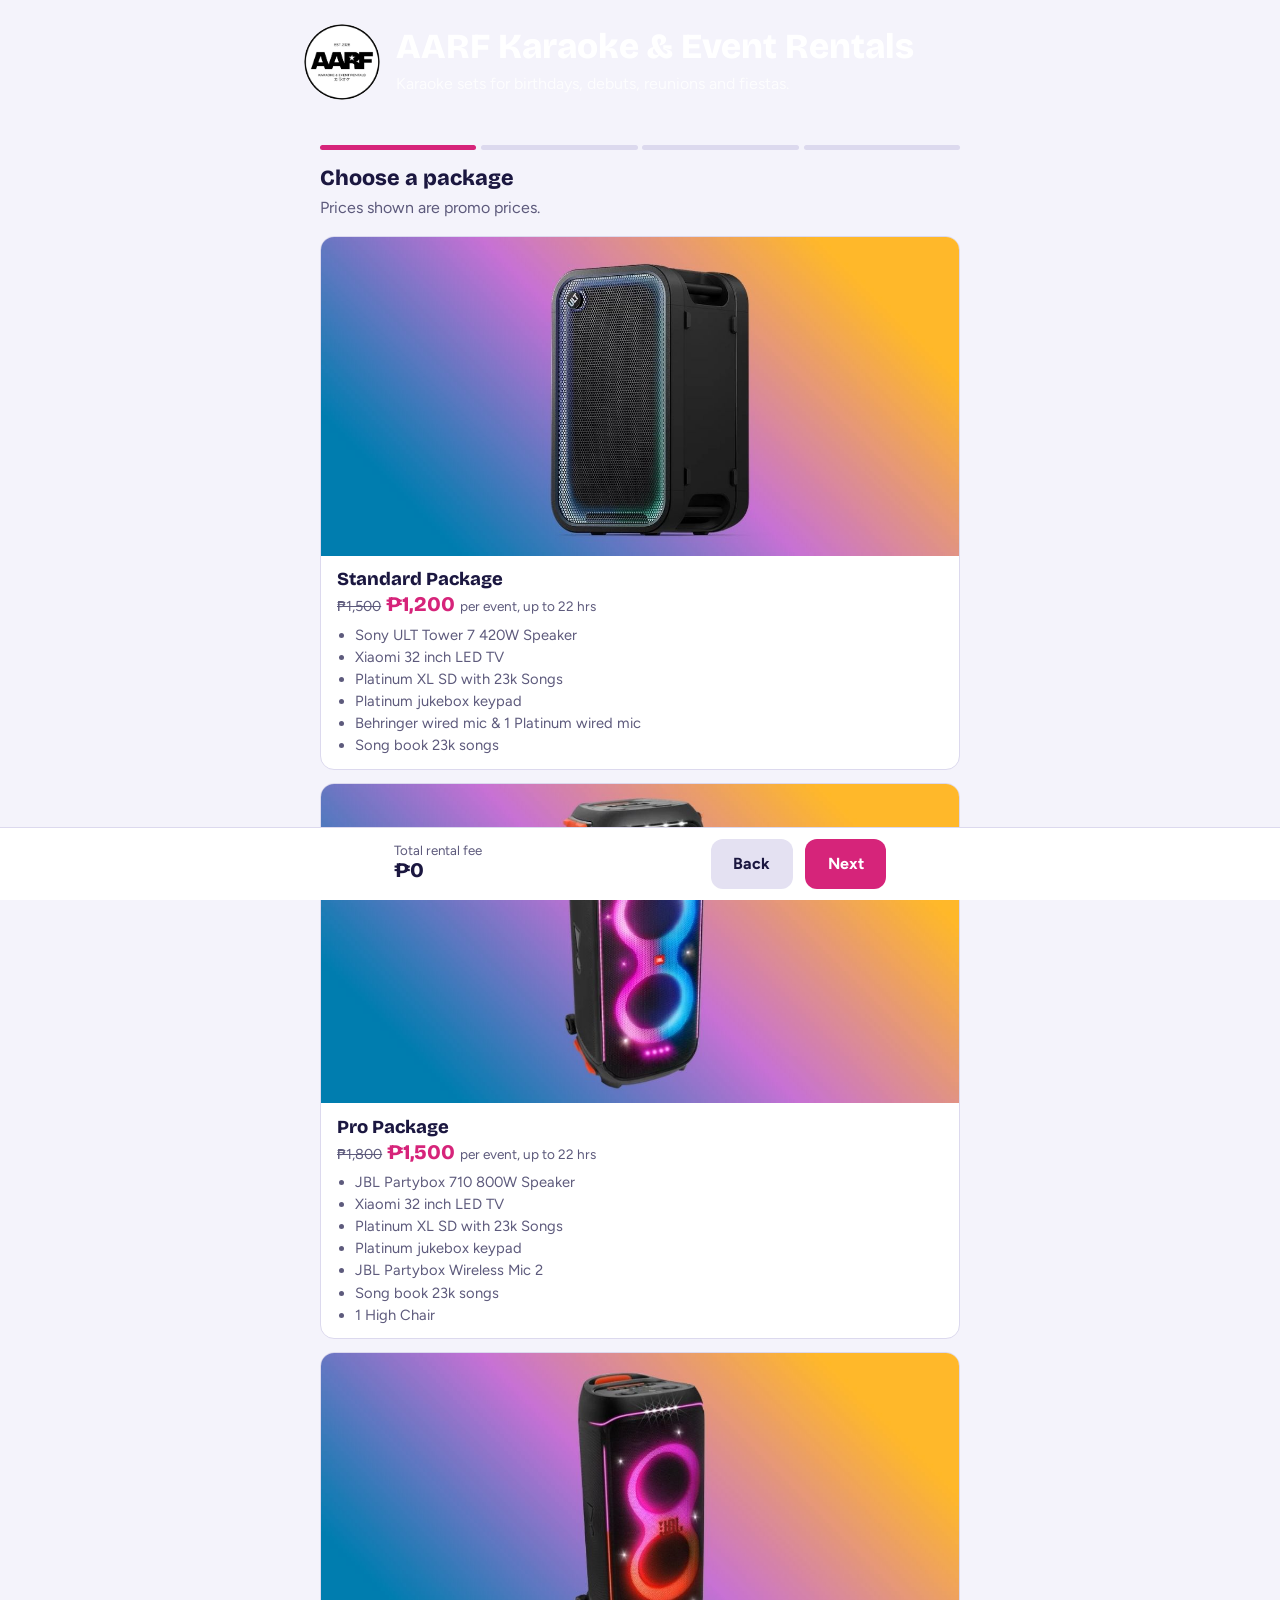
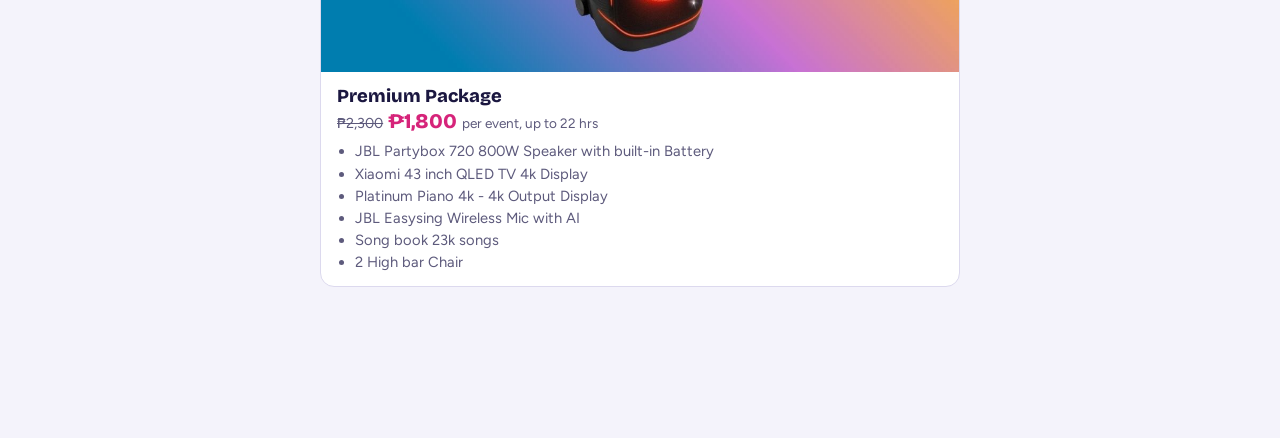
==== commit dedd41c8: "Update index.html new look" ====
--- a/index.html
+++ b/index.html
@@ -4,29 +4,163 @@
 <meta charset="utf-8">
 <meta name="viewport" content="width=device-width,initial-scale=1,viewport-fit=cover">
 <meta name="theme-color" content="#1b1740">
-<meta name="color-scheme" content="light">
-<meta name="description" content="Reserve karaoke and event rental sets online: pick a package, date and add-ons, then send your request.">
-<meta property="og:title" content="AARF Karaoke &amp; Event Rentals">
-<meta property="og:description" content="Karaoke sets for birthdays, debuts, reunions and fiestas. Reserve online.">
-<link rel="manifest" href="manifest.webmanifest">
-<link rel="apple-touch-icon" href="images/logo.png">
-<link rel="preconnect" href="https://fonts.googleapis.com">
-<link rel="preconnect" href="https://fonts.gstatic.com" crossorigin>
-<link rel="preload" href="images/logo.png" as="image">
-<title>AARF Karaoke &amp; Event Rentals Booking</title>
+<title>AARF Karaoke &amp; Event Rentals</title>
+<meta name="description" content="Reserve a karaoke set for your birthday, debut, reunion or fiesta. Pick a package and date, then send your request.">
 <link rel="icon" href="images/logo.png">
 <link rel="stylesheet" href="https://fonts.googleapis.com/css2?family=Bricolage+Grotesque:wght@600;800&family=Figtree:wght@400;500;700&display=swap">
-<link rel="stylesheet" href="styles.css">
-<link rel="stylesheet" href="flow.css">
+<style>
+:root{--bg:#f4f3fb;--card:#fff;--ink:#1b1740;--mut:#5d5a7c;--line:#dcd9ee;--pink:#d6247a;--cyan:#0b7f92;--gold:#f2b134;--err:#b3261e;--okb:#e3f6ea;--okt:#145c2e;--off:#e4e1f2;--r:14px;--d:'Bricolage Grotesque','Segoe UI',system-ui,sans-serif;--b:'Figtree','Segoe UI',system-ui,sans-serif;color-scheme:light}
+@media(prefers-color-scheme:dark){:root{--bg:#12102a;--card:#1d1a3d;--ink:#f1effc;--mut:#a9a6c8;--line:#34305f;--pink:#ff5aa5;--cyan:#38d0e4;--err:#ff8a80;--okb:#12351f;--okt:#9be3b4;--off:#2a2650;color-scheme:dark}}
+*{box-sizing:border-box}html{scroll-padding-top:env(safe-area-inset-top,0px)}
+body{margin:0;background:var(--bg);color:var(--ink);font:1rem/1.5 var(--b);padding-bottom:calc(6.5rem + env(safe-area-inset-bottom,0px))}
+button,input,select,textarea{font:inherit;color:inherit}:focus-visible{outline:3px solid var(--cyan);outline-offset:2px}
+.hero{background:#1b1740 conic-gradient(from 200deg at 12% -20%,transparent 0 8deg,rgba(214,36,122,.6) 10deg 14deg,transparent 16deg),conic-gradient(from 215deg at 50% -25%,transparent 0 6deg,rgba(18,181,203,.55) 8deg 11deg,transparent 13deg),conic-gradient(from 160deg at 88% -20%,transparent 0 10deg,rgba(242,177,52,.5) 12deg 15deg,transparent 17deg);color:#fff;padding:calc(1.5rem + env(safe-area-inset-top,0px)) 1rem 1.6rem}
+.hero div{max-width:42rem;margin:auto;display:flex;gap:1rem;align-items:center}
+.hero img{width:76px;height:76px;border-radius:50%;background:#fff;flex:none}
+h1{font:800 clamp(1.5rem,6vw,2.2rem)/1.1 var(--d);margin:0 0 .3rem}.hero p{margin:0;opacity:.88}
+main{max-width:42rem;margin:auto;padding:1rem}
+.prog{display:flex;gap:.3rem;margin:.2rem 0 1rem}.prog i{flex:1;height:5px;border-radius:9px;background:var(--line)}.prog i.on{background:var(--pink)}
+h2{font:800 1.35rem/1.2 var(--d);margin:0 0 .25rem}.sub{color:var(--mut);margin:0 0 1rem}
+.card{background:var(--card);border:1px solid var(--line);border-radius:var(--r);padding:1rem;margin-bottom:.8rem}
+.pk{display:block;width:100%;text-align:left;padding:0;overflow:hidden;cursor:pointer}
+.pk[aria-checked=true]{border:2px solid var(--pink)}.pk[disabled]{opacity:.5;cursor:not-allowed}
+.pk img{width:100%;aspect-ratio:2/1;object-fit:cover;display:block;background:var(--off)}
+.pk .t{padding:.8rem 1rem}.pk b{font:800 1.15rem var(--d)}.price{font:800 1.3rem var(--d);color:var(--pink)}.price s{font:400 .9rem var(--b);color:var(--mut);margin-right:.3rem}
+.pk ul{margin:.4rem 0 0;padding-left:1.1rem;color:var(--mut);font-size:.92rem}
+.tag{display:inline-block;font-size:.78rem;font-weight:700;border-radius:99px;padding:.1rem .6rem;background:var(--off);margin-left:.4rem}
+.ad{display:flex;gap:.7rem;align-items:center;padding:.6rem 0;border-top:1px solid var(--line)}.ad:first-of-type{border:0}.ad .n{flex:1}.ad small{display:block;color:var(--mut)}
+.ad.dis{opacity:.5}.qty{display:flex;align-items:center;gap:.4rem}.qty button{width:2.2rem;height:2.2rem;border-radius:50%;border:1px solid var(--line);background:var(--card);cursor:pointer}
+.cal{display:grid;grid-template-columns:repeat(7,1fr);gap:.3rem}.dow{text-align:center;font-size:.8rem;color:var(--mut)}
+.day{aspect-ratio:1;border-radius:10px;border:1px solid var(--line);background:var(--card);cursor:pointer;padding:0;display:flex;flex-direction:column;align-items:center;justify-content:center;line-height:1.1}
+.day small{font-size:.62rem;color:var(--mut)}.day:disabled{background:var(--off);color:var(--mut);cursor:not-allowed;border-color:transparent}
+.day.sel{background:var(--pink);color:#fff;border-color:var(--pink)}.day.sel small{color:#fff}.day.sp{box-shadow:inset 0 -3px var(--gold)}
+.ch{display:flex;justify-content:space-between;align-items:center;margin-bottom:.6rem}.ch button{width:2.5rem;height:2.5rem;border-radius:50%;border:1px solid var(--line);background:var(--card);cursor:pointer}
+label.f{display:block;margin-bottom:.8rem;font-weight:700}label.f input,label.f select,label.f textarea{display:block;width:100%;margin-top:.3rem;padding:.7rem;border:1px solid var(--line);border-radius:10px;background:var(--card);font-weight:400}
+.row{display:grid;grid-template-columns:1fr 1fr;gap:.6rem}.err{color:var(--err);font-size:.88rem;margin:.2rem 0;min-height:1.1em}
+.ev{display:flex;flex-wrap:wrap;gap:.4rem}.ev label{border:1px solid var(--line);border-radius:99px;padding:.35rem .8rem;cursor:pointer;font-weight:400}.ev input{position:absolute;opacity:0}.ev label:has(input:checked){background:var(--pink);color:#fff;border-color:var(--pink)}
+dl{margin:0;display:grid;grid-template-columns:auto 1fr;gap:.35rem 1rem}dt{color:var(--mut)}dd{margin:0;text-align:right}.tot{font:800 1.3rem var(--d)}
+.note{background:var(--okb);color:var(--okt);border-radius:10px;padding:.7rem .9rem;margin:.6rem 0}.warn{background:#fbefd0;color:#6b4700}
+details{margin:.4rem 0}summary{cursor:pointer;color:var(--cyan);font-weight:700}.lg{max-height:14rem;overflow:auto;font-size:.88rem;color:var(--mut);padding:.4rem 0}.lg h4{margin:.8rem 0 .2rem;color:var(--ink)}
+.ck{display:flex;gap:.6rem;align-items:flex-start;margin:.5rem 0}.ck input{margin-top:.3rem;width:1.15rem;height:1.15rem}
+.bar{position:fixed;left:0;right:0;bottom:0;background:var(--card);border-top:1px solid var(--line);padding:.7rem 1rem calc(.7rem + env(safe-area-inset-bottom,0px));display:flex;gap:.8rem;align-items:center;justify-content:center}
+.bar>div{flex:1;max-width:19rem}.bar small{display:block;color:var(--mut);line-height:1}.bar b{font:800 1.3rem var(--d)}
+.btn{border:0;border-radius:12px;padding:.8rem 1.4rem;background:var(--pink);color:#fff;font-weight:700;cursor:pointer;text-decoration:none;display:inline-block;text-align:center}.btn:disabled{opacity:.5}.btn.ghost{background:var(--off);color:var(--ink)}
+.links{display:flex;flex-wrap:wrap;gap:.5rem;margin:.8rem 0}.skel{height:9rem;border-radius:var(--r);background:linear-gradient(90deg,var(--off),var(--line),var(--off));background-size:200%;animation:s 1.3s infinite}@keyframes s{to{background-position:-200%}}
+@media(prefers-reduced-motion:reduce){.skel{animation:none}}
+.hp{position:absolute;left:-9999px}
+</style>
 </head>
 <body>
-<div id="splash"><img src="images/logo.png" alt="AARF Karaoke &amp; Event Rentals" width="230" height="230"></div>
-<script>try{if(sessionStorage.getItem("sp"))document.getElementById("splash").remove();else sessionStorage.setItem("sp","1")}catch(e){}</script>
-<div id="app"></div>
-<script defer src="config.js"></script>
-<script defer src="app.js"></script>
-<script defer src="legal.js"></script>
-<script defer src="flow.js"></script>
-<script>setTimeout(function(){var s=document.getElementById("splash");if(s)s.remove()},2000)</script>
+<header class="hero"><div><img src="images/logo.png" alt="AARF logo"><section><h1>AARF Karaoke &amp; Event Rentals</h1><p>Karaoke sets for birthdays, debuts, reunions and fiestas.</p></section></div></header>
+<main id="app"><div class="skel"></div></main>
+<div class="bar" id="bar" hidden><div><small>Total rental fee</small><b id="tot">₱0</b></div><button class="btn ghost" id="back" type="button">Back</button><button class="btn" id="next" type="button">Next</button></div>
+<script src="config.js"></script>
+<script src="legal.js"></script>
+<script>
+(function(){
+var C=window.CONFIG,D=null,S={},step=0,busy=false,errs={},poll=0;
+var st={pkg:'',date:'',add:{},name:'',phone:'',street:'',city:'',brgy:'',landmark:'',time:'8:00 AM',notes:'',ev:[],pay:'',terms:false,priv:false,hp:''};
+var $=function(s){return document.querySelector(s)},app=$('#app');
+var esc=function(s){return String(s==null?'':s).replace(/[&<>"]/g,function(c){return{'&':'&amp;','<':'&lt;','>':'&gt;','"':'&quot;'}[c]})};
+var num=function(s){return parseInt(String(s||'').replace(/[^\d]/g,''),10)||0},peso=function(n){return '₱'+Number(n).toLocaleString('en-PH')};
+var manila=function(){return new Intl.DateTimeFormat('en-CA',{timeZone:'Asia/Manila'}).format(new Date())};   /* always Manila time, never the device clock */
+var TODAY=manila(),mk=function(k){var p=k.split('-');return new Date(+p[0],+p[1]-1,+p[2])},kk=function(d){return d.getFullYear()+'-'+String(d.getMonth()+1).padStart(2,'0')+'-'+String(d.getDate()).padStart(2,'0')};
+var addD=function(k,n){var d=mk(k);d.setDate(d.getDate()+n);return kk(d)},nice=function(k){return mk(k).toLocaleDateString('en-PH',{weekday:'long',month:'long',day:'numeric',year:'numeric'})};
+var view=mk(TODAY);view.setDate(1);
+function pkgs(){return(D&&D.packages)||C.packages.map(function(p){return{title:p.title,price:p.price,regular:p.regular,note:p.note,items:p.items,image:'',available:true,qty:1}})}
+function addons(){return(D&&D.addons)||[]}
+function loc(){return(D&&D.locations)||C.locations||{}}
+function cur(){return pkgs().filter(function(p){return p.title===st.pkg})[0]}
+function special(p,k){var b=null;((D&&D.special)||[]).forEach(function(r){if(k<r.from||k>(r.to||r.from)||(r.pkg&&r.pkg!==p.title))return;if(!b||r.pkg)b=r});
+  return b?{price:b.price!=null&&b.price!==''?num(b.price):Math.max(0,num(p.price)+(Number(b.add)||0)),label:b.label||'Special rate'}:null}
+function priceOf(p,k){var s=k&&special(p,k);return s?s.price:num(p.price)}
+function dayState(k,t){var o=(D&&D.days&&D.days[k])||{};return o['*']||o[t]||''}
+function seats(p,k){var u=((D&&D.pused)||{})[k]||{};return Math.max(0,(p.qty||1)-(u[p.title]||0))}
+function maxQ(a,k){var o=((D&&D.off)||{})[k]||{},u=((D&&D.used)||{})[k]||{};return(!a.available||o[a.title])?0:Math.max(0,(a.qty||1)-(u[a.title]||0))}
+function total(){var p=cur();if(!p)return 0;var t=priceOf(p,st.date);addons().forEach(function(a){var q=st.add[a.title]||0;if(q)t+=num(a.price)*Math.min(q,st.date?maxQ(a,st.date):a.qty||1)});return t}
+function win(){var s=S.minDays?parseInt(S.minDays,10):0,m=parseInt(S.maxDays,10);return{from:addD(TODAY,s>0?s:0),to:isNaN(m)||m<0?addD(TODAY,365):addD(TODAY,m)}}
+var T=['Choose a package','Choose a date','Your details','Review and send'];
+function render(){
+  if(!D&&!C.scriptUrl)D={};
+  var h='<div class="prog">'+[0,1,2,3].map(function(i){return'<i class="'+(i<=step?'on':'')+'"></i>'}).join('')+'</div><h2>'+T[step]+'</h2>';
+  h+=[vPkg,vDate,vForm,vReview][step]();
+  app.innerHTML=h;$('#bar').hidden=false;$('#back').hidden=step===0;$('#tot').textContent=peso(total());
+  $('#next').textContent=step===3?(busy?'Sending…':'Send booking request'):'Next';$('#next').disabled=busy||S.acceptRequests==='No';
+  if(step===3&&S.acceptRequests==='No')app.insertAdjacentHTML('afterbegin','<p class="note warn">'+esc(S.pausedMsg||'Online booking is paused. Please message us to book.')+'</p>');
+  window.scrollTo(0,0)}
+function vPkg(){
+  var h='<p class="sub">'+esc(S.step1note||'Prices shown are promo prices.')+'</p>';
+  pkgs().forEach(function(p){var off=p.available===false;
+    h+='<button type="button" class="card pk" data-pk="'+esc(p.title)+'" role="radio" aria-checked="'+(st.pkg===p.title)+'"'+(off?' disabled':'')+'><img src="'+esc(p.image||'images/'+p.title.toLowerCase().replace(/[^a-z0-9]+/g,'-')+'.jpg')+'" alt="" loading="lazy" onerror="this.remove()"><div class="t"><b>'+esc(p.title)+'</b>'+(off?'<span class="tag">Not available</span>':'')+'<div class="price">'+(p.regular?'<s>₱'+esc(p.regular)+'</s>':'')+'₱'+esc(p.price)+' <small style="font:400 .85rem var(--b);color:var(--mut)">'+esc(p.note||'')+'</small></div><ul>'+(p.items||[]).map(function(i){return'<li>'+esc(i)+'</li>'}).join('')+'</ul></div></button>'});
+  if(addons().length){h+='<div class="card"><b>Add-ons</b>';addons().forEach(function(a){var q=st.add[a.title]||0,mx=a.qty||1,dis=!a.available;
+    h+='<div class="ad'+(dis?' dis':'')+'"><div class="n">'+esc(a.title)+'<small>'+(dis?'Not available':'₱'+esc(a.price)+(a.regular?' (regular ₱'+esc(a.regular)+')':'')+(a.note?' · '+esc(a.note):''))+'</small></div>'+(dis?'':'<div class="qty"><button type="button" data-q="-1" data-a="'+esc(a.title)+'" aria-label="Fewer '+esc(a.title)+'">−</button><span>'+q+'</span><button type="button" data-q="1" data-a="'+esc(a.title)+'" aria-label="More '+esc(a.title)+'"'+(q>=mx?' disabled':'')+'>+</button></div>')+'</div>'});h+='</div>'}
+  return h+'<p class="err">'+(errs.pkg||'')+'</p>'}
+function vDate(){
+  var w=win(),y=view.getFullYear(),m=view.getMonth(),n=new Date(y,m+1,0).getDate(),p=cur(),h='';
+  h+='<p class="sub">Package: <b>'+esc(p.title)+'</b>. Grey dates are taken or closed.</p><div class="card"><div class="ch"><button type="button" data-m="-1" aria-label="Previous month">‹</button><b>'+view.toLocaleDateString('en-PH',{month:'long',year:'numeric'})+'</b><button type="button" data-m="1" aria-label="Next month">›</button></div><div class="cal">'+['Su','Mo','Tu','We','Th','Fr','Sa'].map(function(d){return'<div class="dow">'+d+'</div>'}).join('');
+  for(var i=0;i<new Date(y,m,1).getDay();i++)h+='<span></span>';
+  for(var d=1;d<=n;d++){var k=kk(new Date(y,m,d)),s=k<w.from||k>w.to?'out':dayState(k,p.title),left=seats(p,k),off=!!s||left<1,sp=special(p,k);
+    h+='<button type="button" class="day'+(st.date===k?' sel':'')+(sp&&!off?' sp':'')+'" data-d="'+k+'"'+(off?' disabled':'')+' aria-label="'+nice(k)+(off?', not available':'')+'">'+d+'<small>'+(off?(s==='hold'?'Hold':s==='out'?'':'Full'):sp?sp.label.slice(0,8):'')+'</small></button>'}
+  h+='</div></div>';
+  if(st.date){var s2=special(p,st.date);h+='<p class="note">'+nice(st.date)+' · '+peso(priceOf(p,st.date))+(s2?' ('+esc(s2.label)+')':'')+'</p>'}
+  return h+'<p class="err">'+(errs.date||'')+'</p>'}
+function vForm(){
+  var L=loc(),c=Object.keys(L),H='';
+  H+='<label class="f">Full name<input id="name" autocomplete="name" value="'+esc(st.name)+'"></label><p class="err">'+(errs.name||'')+'</p>';
+  H+='<label class="f">Mobile number<input id="phone" type="tel" inputmode="numeric" autocomplete="tel" placeholder="0999 123 4567" value="'+esc(st.phone)+'"></label><p class="err">'+(errs.phone||'')+'</p>';
+  H+='<div class="row"><label class="f">City<select id="city"><option value="">Select city</option>'+c.map(function(x){return'<option'+(x===st.city?' selected':'')+'>'+esc(x)+'</option>'}).join('')+'</select></label><label class="f">Barangay<select id="brgy"'+(st.city?'':' disabled')+'><option value="">'+(st.city?'Select barangay':'Select city first')+'</option>'+(L[st.city]||[]).map(function(x){var o=((D&&D.locationsOff)||{})[st.city]||[],dis=o.indexOf(x)>-1;return'<option'+(x===st.brgy?' selected':'')+(dis?' disabled':'')+'>'+esc(x)+(dis?' (not available)':'')+'</option>'}).join('')+'</select></label></div><p class="err">'+(errs.loc||'')+'</p>';
+  H+='<label class="f">House no. and street<input id="street" value="'+esc(st.street)+'"></label><label class="f">Landmark (optional)<input id="landmark" placeholder="Beside the barangay hall" value="'+esc(st.landmark)+'"></label>';
+  H+='<div class="row"><label class="f">Start time<select id="time">'+['6:00 AM','7:00 AM','8:00 AM','9:00 AM','10:00 AM','12:00 PM','2:00 PM','4:00 PM'].map(function(x){return'<option'+(x===st.time?' selected':'')+'>'+x+'</option>'}).join('')+'</select></label><label class="f">Type of event</label></div>';
+  H+='<div class="ev">'+(C.events||[]).map(function(x){return'<label><input type="checkbox" data-ev="'+esc(x)+'"'+(st.ev.indexOf(x)>-1?' checked':'')+'>'+esc(x)+'</label>'}).join('')+'</div><p class="err">'+(errs.ev||'')+'</p>';
+  H+='<label class="f">Notes (optional)<textarea id="notes" rows="2" placeholder="Number of guests, anything we should know">'+esc(st.notes)+'</textarea></label><input class="hp" id="hp" tabindex="-1" autocomplete="off" aria-hidden="true">';
+  return H}
+function legal(t){var o='',ul=0;String(t||'').split('\n').forEach(function(l){l=l.trim();if(!l)return;if(l.slice(0,3)==='## '){ul=0;o+='<h4>'+esc(l.slice(3))+'</h4>'}else if(l[0]==='•'){o+='<p>• '+esc(l.slice(1).trim())+'</p>'}else o+='<p>'+esc(l)+'</p>'});return o}
+function vReview(){
+  var p=cur(),t=total(),r=Math.round(t/2),pm=(S.payMethods||'GCash, Maya, Bank Transfer, Cash').split(',').map(function(x){return x.trim()}).filter(Boolean),L=window.LEGAL||{};
+  var ad=addons().filter(function(a){return st.add[a.title]}).map(function(a){return a.title+' ×'+st.add[a.title]}).join(', ');
+  var h='<div class="card"><dl><dt>Package</dt><dd>'+esc(p.title)+'</dd><dt>Date</dt><dd>'+nice(st.date)+'</dd><dt>Start</dt><dd>'+esc(st.time)+', up to 22 hrs</dd><dt>Venue</dt><dd>'+esc([st.street,st.brgy,st.city].filter(Boolean).join(', '))+'</dd>'+(ad?'<dt>Add-ons</dt><dd>'+esc(ad)+'</dd>':'')+'<dt>Total rental fee</dt><dd class="tot">'+peso(t)+'</dd><dt>Reservation fee (50%)</dt><dd><b>'+peso(r)+'</b></dd></dl></div>';
+  h+='<div class="card"><label class="f">How will you pay the reservation fee?<select id="pay"><option value="">Choose</option>'+pm.map(function(x){return'<option'+(x===st.pay?' selected':'')+'>'+esc(x)+'</option>'}).join('')+'</select></label><p class="err">'+(errs.pay||'')+'</p>'+
+    '<p class="sub" style="margin:0">Pay only after we confirm your date. GCash: <b>'+esc(S.gcashNumber||C.gcash.number)+'</b>. Send a screenshot through Messenger or Viber.</p></div>';
+  h+='<div class="card"><div class="ck"><input type="checkbox" id="terms"'+(st.terms?' checked':'')+'><span>I agree to the Terms of Service</span></div><details><summary>Read the terms</summary><div class="lg">'+legal(L.terms)+'</div></details><div class="ck"><input type="checkbox" id="priv"'+(st.priv?' checked':'')+'><span>I have read the Data Privacy Policy</span></div><details><summary>Read the policy</summary><div class="lg">'+legal(L.privacy)+'</div></details><p class="err">'+(errs.legal||'')+'</p></div>';
+  return h+'<p class="note warn">Your date is not reserved until we reply and confirm. Cancel before '+esc(C.cutoff)+' the day before your date for a full refund.</p><p class="err">'+(errs.send||'')+'</p>'}
+function sentView(id,status){
+  var m={accepted:['Booking confirmed','We have reserved your date. Please pay the reservation fee to lock it in.'],hold:['Your date is on hold','We are holding your date. Please reply to us to confirm.'],declined:['Request declined','Sorry, we are not available on that date. You are welcome to book another date.']}[status]||['Request sent','Thank you. We will contact you to confirm your date. This page updates when we reply.'];
+  var ph=String(C.phone||'').replace(/\D/g,'').replace(/^0/,'63'),mn=String(C.messenger||'').split('/').pop();
+  app.innerHTML='<h2>'+m[0]+'</h2><p class="sub">'+m[1]+'</p><div class="card"><dl><dt>Reference</dt><dd><b>'+esc(id)+'</b></dd><dt>Date</dt><dd>'+nice(st.date)+'</dd></dl></div><div class="links">'+(mn?'<a class="btn" target="_blank" rel="noopener" href="https://m.me/'+encodeURIComponent(mn)+'">Message us</a>':'')+(C.phone?'<a class="btn ghost" href="tel:+'+ph+'">Call '+esc(C.phone)+'</a>':'')+'<button class="btn ghost" type="button" id="again">Book another</button></div>';
+  $('#bar').hidden=true;window.scrollTo(0,0);var b=$('#again');if(b)b.onclick=function(){clearInterval(poll);st.pkg=st.date='';st.add={};st.terms=st.priv=false;step=0;render()}}
+function validate(){errs={};var ok=true,e=function(k,m){errs[k]=m;ok=false};
+  if(step===0&&!st.pkg)e('pkg','Choose a package to continue.');
+  if(step===1&&!st.date)e('date','Choose a date to continue.');
+  if(step===2){if(st.name.trim().length<2)e('name','Enter your full name.');if(!/^09\d{9}$/.test(st.phone.replace(/\D/g,'')))e('phone','Enter an 11-digit mobile number starting with 09.');if(!st.city||!st.brgy)e('loc','Choose your city and barangay.');if(!st.ev.length)e('ev','Choose at least one type of event.')}
+  if(step===3){if(!st.pay)e('pay','Choose a payment method.');if(!st.terms||!st.priv)e('legal','Tick both boxes to continue.')}
+  return ok}
+function send(){
+  var p=cur(),a=addons().filter(function(x){return st.add[x.title]}),q={};a.forEach(function(x){q[x.title]=st.add[x.title]});
+  var body={website:st.hp,name:st.name,phone:st.phone,pkg:p.title,price:String(priceOf(p,st.date)),date:st.date,time:st.time,hours:'22',venue:[st.street,st.brgy,st.city].filter(Boolean).join(', '),landmark:st.landmark,delivery:true,notes:st.notes,events:st.ev.join(', '),addons:a.map(function(x){return x.title+(st.add[x.title]>1?' x'+st.add[x.title]:'')}).join(', '),addonQty:q,total:peso(total()),payMethod:st.pay};
+  busy=true;render();
+  fetch(C.scriptUrl,{method:'POST',body:JSON.stringify(body)}).then(function(r){return r.json()}).then(function(j){busy=false;
+    if(j.ok){try{var l=JSON.parse(localStorage.getItem('aarf2')||'[]');l.push(j.id);localStorage.setItem('aarf2',JSON.stringify(l.slice(-10)))}catch(x){}sentView(j.id,'');watch(j.id);return}
+    var m={taken:'That date was just taken. Please choose another date.',closed:'That date is outside the booking window.',price:'The price changed. Please start again to see the new price.',addon:'An add-on just ran out: '+(j.item||'')+'. Remove it and try again.',invalid:'Some details are missing. Please check your entries.'}[j.error]||'Something went wrong. Please try again or message us.';
+    errs.send=m;if(j.error==='taken'||j.error==='price'){load()}render()}).catch(function(){busy=false;errs.send='No connection. Check your internet and try again.';render()})}
+function watch(id){clearInterval(poll);poll=setInterval(function(){if(document.hidden)return;fetch(C.scriptUrl+'?check=1&ids='+id+'&t='+Date.now(),{cache:'no-store'}).then(function(r){return r.json()}).then(function(j){var s=j.st&&j.st[id.toUpperCase()];if(s&&s!=='new')sentView(id,s)}).catch(function(){})},15000)}
+function load(q){if(!C.scriptUrl){D={};return render()}
+  fetch(C.scriptUrl+'?t='+Date.now(),{cache:'no-store'}).then(function(r){return r.json()}).then(function(j){if(j&&j.ok){D=j;S=j.settings||{};if(q)return;}render()}).catch(function(){D=D||{};if(!q)render()})}
+document.addEventListener('click',function(e){var t=e.target.closest('[data-pk],[data-q],[data-d],[data-m]');if(!t)return;
+  if(t.dataset.pk){st.pkg=t.dataset.pk;if(st.date&&(dayState(st.date,st.pkg)))st.date='';errs={};render()}
+  else if(t.dataset.q){var k=t.dataset.a,v=Math.max(0,(st.add[k]||0)+ +t.dataset.q);v?st.add[k]=v:delete st.add[k];render()}
+  else if(t.dataset.d){st.date=t.dataset.d;errs={};render()}
+  else if(t.dataset.m){view.setMonth(view.getMonth()+ +t.dataset.m);render()}});
+document.addEventListener('input',function(e){var t=e.target,id=t.id;
+  if(id==='phone'){var d=t.value.replace(/\D/g,'').slice(0,11);t.value=[d.slice(0,4),d.slice(4,7),d.slice(7)].filter(Boolean).join(' ');st.phone=t.value}
+  else if(['name','street','landmark','notes','hp'].indexOf(id)>-1)st[id]=t.value;
+  else if(id==='city'){st.city=t.value;st.brgy='';render()}
+  else if(['brgy','time','pay'].indexOf(id)>-1)st[id]=t.value;
+  else if(id==='terms'||id==='priv')st[id]=t.checked;
+  else if(t.dataset.ev){var i=st.ev.indexOf(t.dataset.ev);i>-1?st.ev.splice(i,1):st.ev.push(t.dataset.ev)}});
+$('#next').onclick=function(){if(!validate())return render();if(step===3)return send();step++;render()};
+$('#back').onclick=function(){if(step>0){step--;errs={};render()}};
+render();load();setInterval(function(){if(!document.hidden&&!busy&&step<3)load(true)},60000);
+})();
+</script>
 </body>
 </html>
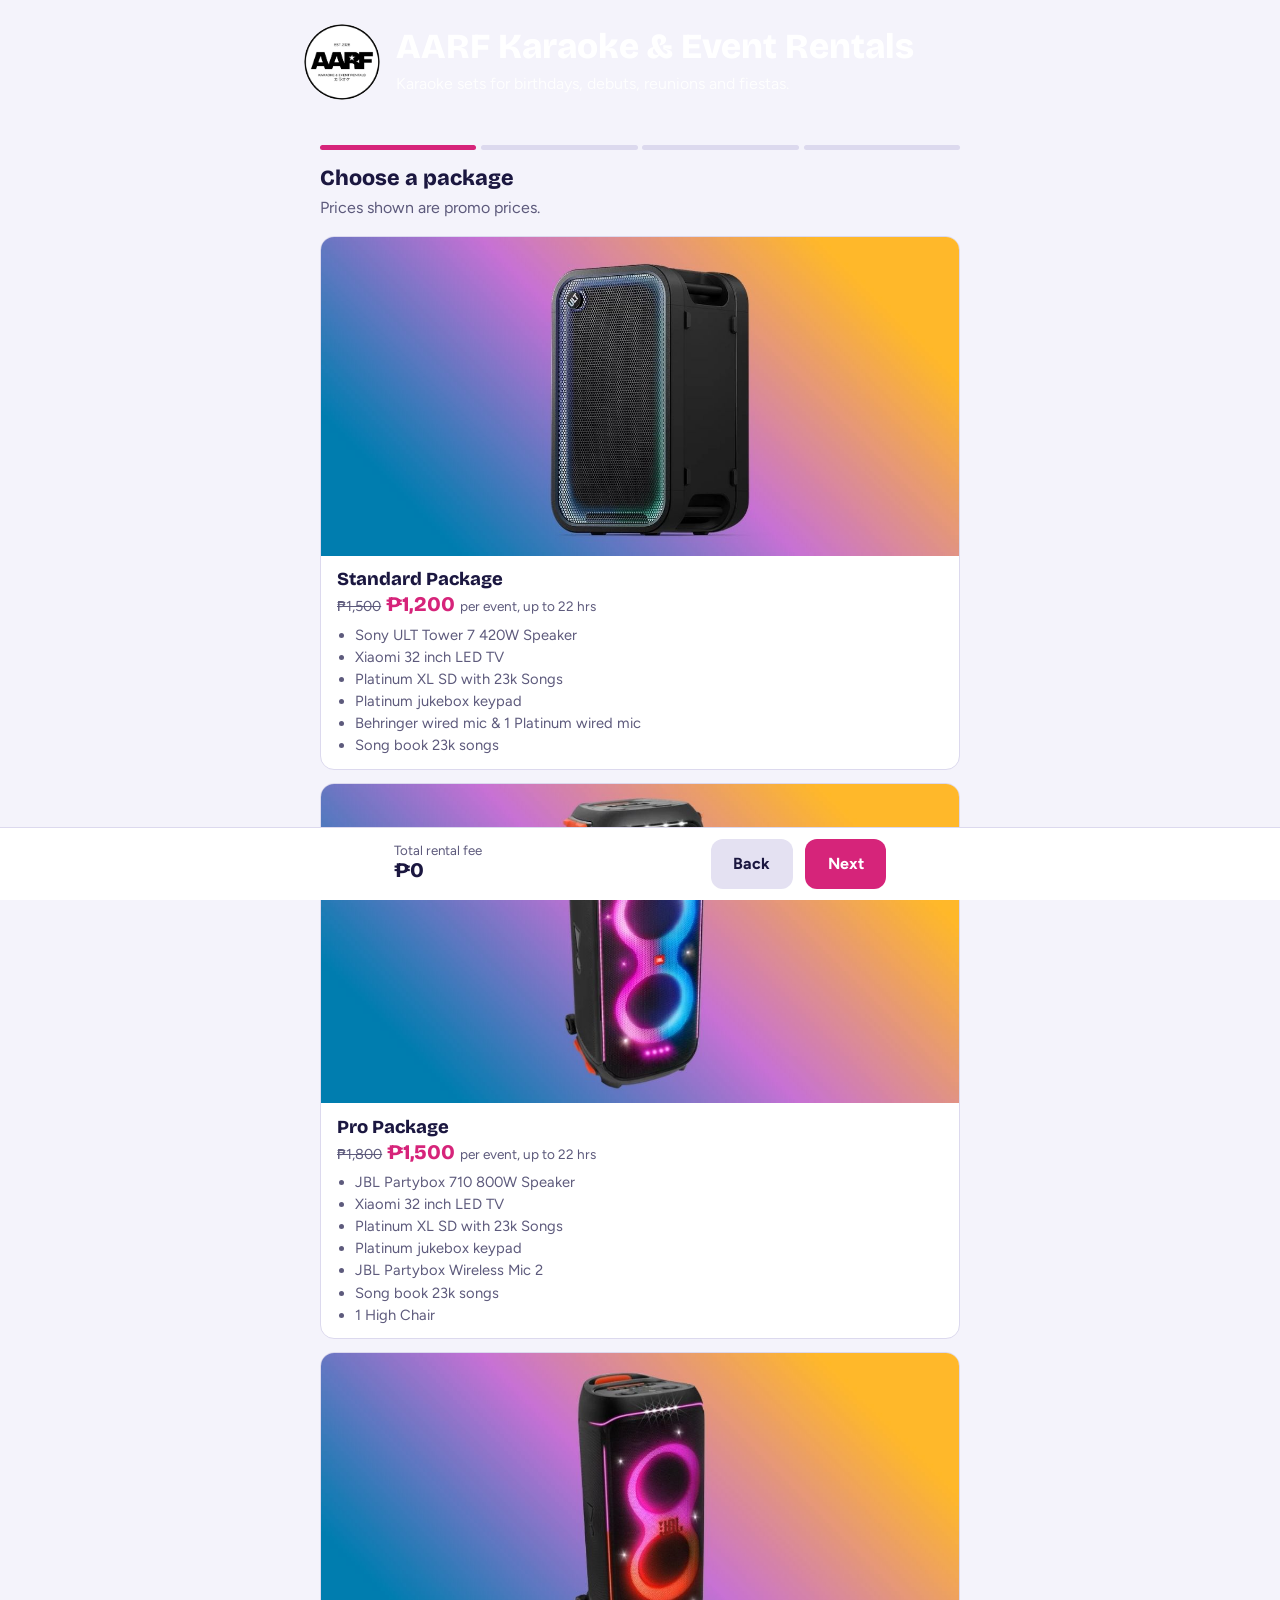
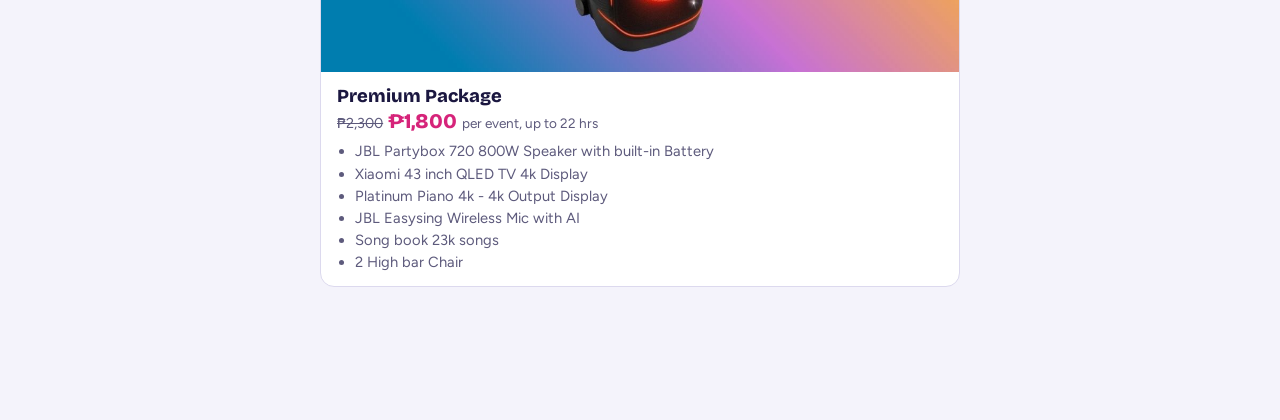
==== commit 018fc754: "Update index.html update" ====
--- a/index.html
+++ b/index.html
@@ -9,15 +9,15 @@
 <link rel="icon" href="images/logo.png">
 <link rel="stylesheet" href="https://fonts.googleapis.com/css2?family=Bricolage+Grotesque:wght@600;800&family=Figtree:wght@400;500;700&display=swap">
 <style>
-:root{--bg:#f4f3fb;--card:#fff;--ink:#1b1740;--mut:#5d5a7c;--line:#dcd9ee;--pink:#d6247a;--cyan:#0b7f92;--gold:#f2b134;--err:#b3261e;--okb:#e3f6ea;--okt:#145c2e;--off:#e4e1f2;--r:14px;--d:'Bricolage Grotesque','Segoe UI',system-ui,sans-serif;--b:'Figtree','Segoe UI',system-ui,sans-serif;color-scheme:light}
-@media(prefers-color-scheme:dark){:root{--bg:#12102a;--card:#1d1a3d;--ink:#f1effc;--mut:#a9a6c8;--line:#34305f;--pink:#ff5aa5;--cyan:#38d0e4;--err:#ff8a80;--okb:#12351f;--okt:#9be3b4;--off:#2a2650;color-scheme:dark}}
+:root{--bg:#f4f3fb;--card:#fff;--ink:#1b1740;--mut:#5d5a7c;--line:#dcd9ee;--pink:#d6247a;--cyan:#0b7f92;--gold:#f2b134;--err:#b3261e;--okb:#e3f6ea;--okt:#145c2e;--g:#e3f6ea;--a:#fdf0cf;--o:#fde0d6;--off:#e4e1f2;--r:14px;--d:'Bricolage Grotesque','Segoe UI',system-ui,sans-serif;--b:'Figtree','Segoe UI',system-ui,sans-serif;color-scheme:light}
+@media(prefers-color-scheme:dark){:root{--bg:#12102a;--card:#1d1a3d;--ink:#f1effc;--mut:#a9a6c8;--line:#34305f;--pink:#ff5aa5;--cyan:#38d0e4;--err:#ff8a80;--okb:#12351f;--okt:#9be3b4;--g:#143a25;--a:#43361a;--o:#4a2622;--off:#2a2650;color-scheme:dark}}
 *{box-sizing:border-box}html{scroll-padding-top:env(safe-area-inset-top,0px)}
 body{margin:0;background:var(--bg);color:var(--ink);font:1rem/1.5 var(--b);padding-bottom:calc(6.5rem + env(safe-area-inset-bottom,0px))}
 button,input,select,textarea{font:inherit;color:inherit}:focus-visible{outline:3px solid var(--cyan);outline-offset:2px}
 .hero{background:#1b1740 conic-gradient(from 200deg at 12% -20%,transparent 0 8deg,rgba(214,36,122,.6) 10deg 14deg,transparent 16deg),conic-gradient(from 215deg at 50% -25%,transparent 0 6deg,rgba(18,181,203,.55) 8deg 11deg,transparent 13deg),conic-gradient(from 160deg at 88% -20%,transparent 0 10deg,rgba(242,177,52,.5) 12deg 15deg,transparent 17deg);color:#fff;padding:calc(1.5rem + env(safe-area-inset-top,0px)) 1rem 1.6rem}
 .hero div{max-width:42rem;margin:auto;display:flex;gap:1rem;align-items:center}
 .hero img{width:76px;height:76px;border-radius:50%;background:#fff;flex:none}
-h1{font:800 clamp(1.5rem,6vw,2.2rem)/1.1 var(--d);margin:0 0 .3rem}.hero p{margin:0;opacity:.88}
+h1{font:800 clamp(1.5rem,6vw,2.2rem)/1.1 var(--d);margin:0 0 .3rem}.hero h1,.hero p{color:#fff}.hero p{margin:0;opacity:.92}
 main{max-width:42rem;margin:auto;padding:1rem}
 .prog{display:flex;gap:.3rem;margin:.2rem 0 1rem}.prog i{flex:1;height:5px;border-radius:9px;background:var(--line)}.prog i.on{background:var(--pink)}
 h2{font:800 1.35rem/1.2 var(--d);margin:0 0 .25rem}.sub{color:var(--mut);margin:0 0 1rem}
@@ -35,8 +35,8 @@
 .day small{font-size:.62rem;color:var(--mut)}.day:disabled{background:var(--off);color:var(--mut);cursor:not-allowed;border-color:transparent}
 .day.sel{background:var(--pink);color:#fff;border-color:var(--pink)}.day.sel small{color:#fff}.day.sp{box-shadow:inset 0 -3px var(--gold)}
 .ch{display:flex;justify-content:space-between;align-items:center;margin-bottom:.6rem}.ch button{width:2.5rem;height:2.5rem;border-radius:50%;border:1px solid var(--line);background:var(--card);cursor:pointer}
-label.f{display:block;margin-bottom:.8rem;font-weight:700}label.f input,label.f select,label.f textarea{display:block;width:100%;margin-top:.3rem;padding:.7rem;border:1px solid var(--line);border-radius:10px;background:var(--card);font-weight:400}
-.row{display:grid;grid-template-columns:1fr 1fr;gap:.6rem}.err{color:var(--err);font-size:.88rem;margin:.2rem 0;min-height:1.1em}
+label.f{display:block;margin-bottom:.65rem;font-weight:700}label.f input,label.f select,label.f textarea{display:block;width:100%;margin-top:.3rem;padding:.7rem;border:1px solid var(--line);border-radius:10px;background:var(--card);font-weight:400}
+.row{display:grid;grid-template-columns:1fr 1fr;gap:.6rem}.err{color:var(--err);font-size:.88rem;margin:-.4rem 0 .65rem}.err:empty{display:none}
 .ev{display:flex;flex-wrap:wrap;gap:.4rem}.ev label{border:1px solid var(--line);border-radius:99px;padding:.35rem .8rem;cursor:pointer;font-weight:400}.ev input{position:absolute;opacity:0}.ev label:has(input:checked){background:var(--pink);color:#fff;border-color:var(--pink)}
 dl{margin:0;display:grid;grid-template-columns:auto 1fr;gap:.35rem 1rem}dt{color:var(--mut)}dd{margin:0;text-align:right}.tot{font:800 1.3rem var(--d)}
 .note{background:var(--okb);color:var(--okt);border-radius:10px;padding:.7rem .9rem;margin:.6rem 0}.warn{background:#fbefd0;color:#6b4700}
@@ -47,6 +47,14 @@
 .btn{border:0;border-radius:12px;padding:.8rem 1.4rem;background:var(--pink);color:#fff;font-weight:700;cursor:pointer;text-decoration:none;display:inline-block;text-align:center}.btn:disabled{opacity:.5}.btn.ghost{background:var(--off);color:var(--ink)}
 .links{display:flex;flex-wrap:wrap;gap:.5rem;margin:.8rem 0}.skel{height:9rem;border-radius:var(--r);background:linear-gradient(90deg,var(--off),var(--line),var(--off));background-size:200%;animation:s 1.3s infinite}@keyframes s{to{background-position:-200%}}
 @media(prefers-reduced-motion:reduce){.skel{animation:none}}
+.day.l3{background:var(--g)}.day.l2{background:var(--a)}.day.l1{background:var(--o)}.day.full,.day.hold{background:var(--off);color:var(--mut);cursor:not-allowed}.day.full{text-decoration:line-through}
+.day.sel,.day.sel.l1,.day.sel.l2,.day.sel.l3{background:var(--pink);color:#fff}
+.lgd{display:flex;flex-wrap:wrap;gap:.3rem .9rem;margin-top:.7rem;font-size:.82rem;color:var(--mut)}.lgd i{display:inline-block;width:.8rem;height:.8rem;border-radius:3px;border:1px solid var(--line);margin-right:.3rem;vertical-align:-1px}
+.lgd .l3{background:var(--g)}.lgd .l2{background:var(--a)}.lgd .l1{background:var(--o)}.lgd .full,.lgd .hold{background:var(--off)}.lgd .sp{box-shadow:inset 0 -3px var(--gold)}
+.hint{color:var(--mut);font-size:.85rem;margin:.4rem 0 .65rem}.hint:empty{display:none}.fs{border:0;padding:0;margin:0 0 .65rem}.fs legend{font-weight:700;margin-bottom:.4rem;padding:0}
+.ov{position:fixed;inset:0;background:rgba(18,16,42,.86);display:flex;flex-direction:column;align-items:center;justify-content:center;color:#fff;z-index:9;gap:.9rem;text-align:center;padding:1rem}.ov[hidden]{display:none}
+.rg{position:relative;width:124px;height:124px}.rg img{width:100px;height:100px;border-radius:50%;margin:12px;background:#fff}.rg:after{content:'';position:absolute;inset:0;border-radius:50%;border:5px solid rgba(255,255,255,.25);border-top-color:var(--gold);animation:sp 1s linear infinite}@keyframes sp{to{transform:rotate(360deg)}}
+.pb{width:14rem;height:6px;background:rgba(255,255,255,.25);border-radius:9px;overflow:hidden}.pb i{display:block;height:100%;width:0;background:var(--pink);transition:width .6s}
 .hp{position:absolute;left:-9999px}
 </style>
 </head>
@@ -54,6 +62,7 @@
 <header class="hero"><div><img src="images/logo.png" alt="AARF logo"><section><h1>AARF Karaoke &amp; Event Rentals</h1><p>Karaoke sets for birthdays, debuts, reunions and fiestas.</p></section></div></header>
 <main id="app"><div class="skel"></div></main>
 <div class="bar" id="bar" hidden><div><small>Total rental fee</small><b id="tot">₱0</b></div><button class="btn ghost" id="back" type="button">Back</button><button class="btn" id="next" type="button">Next</button></div>
+<div class="ov" id="ov" hidden role="status" aria-live="polite"><div class="rg"><img src="images/logo.png" alt=""></div><b id="ovt">Sending…</b><div class="pb"><i id="ovb"></i></div><small>Please keep this page open.</small></div>
 <script src="config.js"></script>
 <script src="legal.js"></script>
 <script>
@@ -70,55 +79,65 @@
 function pkgs(){return(D&&D.packages)||C.packages.map(function(p){return{title:p.title,price:p.price,regular:p.regular,note:p.note,items:p.items,image:'',available:true,qty:1}})}
 function addons(){return(D&&D.addons)||[]}
 function loc(){return(D&&D.locations)||C.locations||{}}
+var adj='';
+function feeOf(){var f=(((D&&D.locationsFee)||{})[st.city]||{})[st.brgy];return f==null||f===''?null:(Number(f)||0)}
+function fee(){return feeOf()||0}
+function hint(){var f=feeOf();return st.brgy?(f>0?'Delivery fee to '+st.brgy+': '+peso(f)+' (added to your total).':'Free delivery to '+st.brgy+'.'):''}
+function upd(){$('#tot').textContent=peso(total());var h=$('#dh');if(h)h.textContent=hint()}
+function pk0(){return pkgs().filter(function(p){return p.available!==false})}
+function leftFor(k){var o=(D&&D.days&&D.days[k])||{};return o['*']?0:pk0().filter(function(p){return!o[p.title]}).length}
+function clamp(){var m=[];addons().forEach(function(a){var q=st.add[a.title]||0;if(!q||!st.date)return;var mx=maxQ(a,st.date);if(q>mx){mx>0?st.add[a.title]=mx:delete st.add[a.title];m.push(a.title+(mx>0?' (only '+mx+' left)':' (not available)'))}});adj=m.length?'Changed for '+nice(st.date)+': '+m.join(', ')+'.':'';return!m.length}
+function dateOk(){var p=cur(),w=win();return!st.date||!!(p&&st.date>=w.from&&st.date<=w.to&&!dayState(st.date,p.title)&&seats(p,st.date)>0)}
 function cur(){return pkgs().filter(function(p){return p.title===st.pkg})[0]}
-function special(p,k){var b=null;((D&&D.special)||[]).forEach(function(r){if(k<r.from||k>(r.to||r.from)||(r.pkg&&r.pkg!==p.title))return;if(!b||r.pkg)b=r});
+function special(p,k){var b=null,bs=-1;((D&&D.special)||[]).forEach(function(r){if(k<r.from||k>(r.to||r.from)||(r.pkg&&r.pkg!==p.title))return;var sc=r.pkg?1:0;if(sc>=bs){b=r;bs=sc}});
   return b?{price:b.price!=null&&b.price!==''?num(b.price):Math.max(0,num(p.price)+(Number(b.add)||0)),label:b.label||'Special rate'}:null}
 function priceOf(p,k){var s=k&&special(p,k);return s?s.price:num(p.price)}
 function dayState(k,t){var o=(D&&D.days&&D.days[k])||{};return o['*']||o[t]||''}
 function seats(p,k){var u=((D&&D.pused)||{})[k]||{};return Math.max(0,(p.qty||1)-(u[p.title]||0))}
 function maxQ(a,k){var o=((D&&D.off)||{})[k]||{},u=((D&&D.used)||{})[k]||{};return(!a.available||o[a.title])?0:Math.max(0,(a.qty||1)-(u[a.title]||0))}
-function total(){var p=cur();if(!p)return 0;var t=priceOf(p,st.date);addons().forEach(function(a){var q=st.add[a.title]||0;if(q)t+=num(a.price)*Math.min(q,st.date?maxQ(a,st.date):a.qty||1)});return t}
+function total(){var p=cur();if(!p)return 0;var t=priceOf(p,st.date);addons().forEach(function(a){var q=st.add[a.title]||0;if(q)t+=num(a.price)*Math.min(q,st.date?maxQ(a,st.date):a.qty||1)});return t+fee()}
 function win(){var s=S.minDays?parseInt(S.minDays,10):0,m=parseInt(S.maxDays,10);return{from:addD(TODAY,s>0?s:0),to:isNaN(m)||m<0?addD(TODAY,365):addD(TODAY,m)}}
 var T=['Choose a package','Choose a date','Your details','Review and send'];
-function render(){
+function render(keep){var y=window.scrollY,ae=document.activeElement,fk=ae&&ae.dataset&&ae.dataset.q?ae.dataset.a+'|'+ae.dataset.q:'';
   if(!D&&!C.scriptUrl)D={};
   var h='<div class="prog">'+[0,1,2,3].map(function(i){return'<i class="'+(i<=step?'on':'')+'"></i>'}).join('')+'</div><h2>'+T[step]+'</h2>';
   h+=[vPkg,vDate,vForm,vReview][step]();
   app.innerHTML=h;$('#bar').hidden=false;$('#back').hidden=step===0;$('#tot').textContent=peso(total());
   $('#next').textContent=step===3?(busy?'Sending…':'Send booking request'):'Next';$('#next').disabled=busy||S.acceptRequests==='No';
   if(step===3&&S.acceptRequests==='No')app.insertAdjacentHTML('afterbegin','<p class="note warn">'+esc(S.pausedMsg||'Online booking is paused. Please message us to book.')+'</p>');
-  window.scrollTo(0,0)}
+  window.scrollTo(0,keep?y:0);if(fk)[].forEach.call(app.querySelectorAll('[data-q]'),function(b){if(b.dataset.a+'|'+b.dataset.q===fk&&!b.disabled)b.focus({preventScroll:true})})}
 function vPkg(){
-  var h='<p class="sub">'+esc(S.step1note||'Prices shown are promo prices.')+'</p>';
-  pkgs().forEach(function(p){var off=p.available===false;
-    h+='<button type="button" class="card pk" data-pk="'+esc(p.title)+'" role="radio" aria-checked="'+(st.pkg===p.title)+'"'+(off?' disabled':'')+'><img src="'+esc(p.image||'images/'+p.title.toLowerCase().replace(/[^a-z0-9]+/g,'-')+'.jpg')+'" alt="" loading="lazy" onerror="this.remove()"><div class="t"><b>'+esc(p.title)+'</b>'+(off?'<span class="tag">Not available</span>':'')+'<div class="price">'+(p.regular?'<s>₱'+esc(p.regular)+'</s>':'')+'₱'+esc(p.price)+' <small style="font:400 .85rem var(--b);color:var(--mut)">'+esc(p.note||'')+'</small></div><ul>'+(p.items||[]).map(function(i){return'<li>'+esc(i)+'</li>'}).join('')+'</ul></div></button>'});
-  if(addons().length){h+='<div class="card"><b>Add-ons</b>';addons().forEach(function(a){var q=st.add[a.title]||0,mx=a.qty||1,dis=!a.available;
-    h+='<div class="ad'+(dis?' dis':'')+'"><div class="n">'+esc(a.title)+'<small>'+(dis?'Not available':'₱'+esc(a.price)+(a.regular?' (regular ₱'+esc(a.regular)+')':'')+(a.note?' · '+esc(a.note):''))+'</small></div>'+(dis?'':'<div class="qty"><button type="button" data-q="-1" data-a="'+esc(a.title)+'" aria-label="Fewer '+esc(a.title)+'">−</button><span>'+q+'</span><button type="button" data-q="1" data-a="'+esc(a.title)+'" aria-label="More '+esc(a.title)+'"'+(q>=mx?' disabled':'')+'>+</button></div>')+'</div>'});h+='</div>'}
+  var h='<p class="sub">'+esc(S.step1note||'Prices shown are promo prices.')+'</p>'+(adj?'<p class="note warn">'+esc(adj)+'</p>':'');
+  pkgs().forEach(function(p){var off=p.available===false,full=!!st.date&&seats(p,st.date)<1;
+    h+='<button type="button" class="card pk" data-pk="'+esc(p.title)+'" role="radio" aria-checked="'+(st.pkg===p.title)+'"'+(off||full?' disabled':'')+'><img src="'+esc(p.image||'images/'+p.title.toLowerCase().replace(/[^a-z0-9]+/g,'-')+'.jpg')+'" alt="" loading="lazy" onerror="this.remove()"><div class="t"><b>'+esc(p.title)+'</b>'+(off?'<span class="tag">Not available</span>':full?'<span class="tag">Full on your date</span>':'')+'<div class="price">'+(p.regular?'<s>₱'+esc(p.regular)+'</s>':'')+'₱'+esc(p.price)+' <small style="font:400 .85rem var(--b);color:var(--mut)">'+esc(p.note||'')+'</small></div><ul>'+(p.items||[]).map(function(i){return'<li>'+esc(i)+'</li>'}).join('')+'</ul></div></button>'});
+  if(addons().length){h+='<div class="card"><b>Add-ons</b>';addons().forEach(function(a){var q=st.add[a.title]||0,mx=st.date?maxQ(a,st.date):(a.qty||1),dis=!a.available||(!!st.date&&mx<1);
+    h+='<div class="ad'+(dis?' dis':'')+'"><div class="n">'+esc(a.title)+'<small>'+(dis?'Not available':'₱'+esc(a.price)+(a.regular?' (regular ₱'+esc(a.regular)+')':'')+(a.note?' · '+esc(a.note):'')+(st.date&&!dis?' · '+mx+' left on your date':''))+'</small></div>'+(dis?'':'<div class="qty"><button type="button" data-q="-1" data-a="'+esc(a.title)+'" aria-label="Fewer '+esc(a.title)+'">−</button><span>'+q+'</span><button type="button" data-q="1" data-a="'+esc(a.title)+'" aria-label="More '+esc(a.title)+'"'+(q>=mx?' disabled':'')+'>+</button></div>')+'</div>'});h+='</div>'}
   return h+'<p class="err">'+(errs.pkg||'')+'</p>'}
 function vDate(){
   var w=win(),y=view.getFullYear(),m=view.getMonth(),n=new Date(y,m+1,0).getDate(),p=cur(),h='';
   h+='<p class="sub">Package: <b>'+esc(p.title)+'</b>. Grey dates are taken or closed.</p><div class="card"><div class="ch"><button type="button" data-m="-1" aria-label="Previous month">‹</button><b>'+view.toLocaleDateString('en-PH',{month:'long',year:'numeric'})+'</b><button type="button" data-m="1" aria-label="Next month">›</button></div><div class="cal">'+['Su','Mo','Tu','We','Th','Fr','Sa'].map(function(d){return'<div class="dow">'+d+'</div>'}).join('');
   for(var i=0;i<new Date(y,m,1).getDay();i++)h+='<span></span>';
-  for(var d=1;d<=n;d++){var k=kk(new Date(y,m,d)),s=k<w.from||k>w.to?'out':dayState(k,p.title),left=seats(p,k),off=!!s||left<1,sp=special(p,k);
-    h+='<button type="button" class="day'+(st.date===k?' sel':'')+(sp&&!off?' sp':'')+'" data-d="'+k+'"'+(off?' disabled':'')+' aria-label="'+nice(k)+(off?', not available':'')+'">'+d+'<small>'+(off?(s==='hold'?'Hold':s==='out'?'':'Full'):sp?sp.label.slice(0,8):'')+'</small></button>'}
-  h+='</div></div>';
-  if(st.date){var s2=special(p,st.date);h+='<p class="note">'+nice(st.date)+' · '+peso(priceOf(p,st.date))+(s2?' ('+esc(s2.label)+')':'')+'</p>'}
+  for(var d=1;d<=n;d++){var k=kk(new Date(y,m,d)),o=(D&&D.days&&D.days[k])||{},out=k<w.from||k>w.to,sp=special(p,k),cap=p.qty||1,sl=seats(p,k),N=pk0().length||1,cls='',lab='',off=true;
+    if(out){}else if(o['*']){lab='Closed';cls='full'}else if(o[p.title]==='hold'){lab='Hold';cls='hold'}else if(sl<1||o[p.title]){lab='Booked';cls='full'}else{off=false;var l=cap>1?sl:leftFor(k),t=cap>1?cap:N;lab=l+' left';cls=l>=t?'l3':l===1?'l1':'l2'}
+    h+='<button type="button" class="day '+cls+(st.date===k?' sel':'')+(sp&&!off?' sp':'')+'" data-d="'+k+'"'+(off?' disabled':'')+' aria-label="'+nice(k)+(off?', not available':', '+lab)+'">'+d+'<small>'+lab+'</small></button>'}
+  h+='</div><div class="lgd"><span><i class="l3"></i>Open</span><span><i class="l2"></i>Some left</span><span><i class="l1"></i>Last one</span><span><i class="full"></i>Booked or full</span><span><i class="hold"></i>On hold</span><span><i class="sp"></i>Special rate</span></div><p class="hint">The number shows how many '+((p.qty||1)>1?esc(p.title)+' sets':'packages')+' are left that day.</p></div>';
+  if(st.date){var s2=special(p,st.date);h+='<p class="note">'+nice(st.date)+' · '+peso(priceOf(p,st.date))+(s2?' ('+esc(s2.label)+')':'')+'</p>'+(adj?'<p class="note warn">'+esc(adj)+'</p>':'')}
   return h+'<p class="err">'+(errs.date||'')+'</p>'}
 function vForm(){
   var L=loc(),c=Object.keys(L),H='';
   H+='<label class="f">Full name<input id="name" autocomplete="name" value="'+esc(st.name)+'"></label><p class="err">'+(errs.name||'')+'</p>';
   H+='<label class="f">Mobile number<input id="phone" type="tel" inputmode="numeric" autocomplete="tel" placeholder="0999 123 4567" value="'+esc(st.phone)+'"></label><p class="err">'+(errs.phone||'')+'</p>';
-  H+='<div class="row"><label class="f">City<select id="city"><option value="">Select city</option>'+c.map(function(x){return'<option'+(x===st.city?' selected':'')+'>'+esc(x)+'</option>'}).join('')+'</select></label><label class="f">Barangay<select id="brgy"'+(st.city?'':' disabled')+'><option value="">'+(st.city?'Select barangay':'Select city first')+'</option>'+(L[st.city]||[]).map(function(x){var o=((D&&D.locationsOff)||{})[st.city]||[],dis=o.indexOf(x)>-1;return'<option'+(x===st.brgy?' selected':'')+(dis?' disabled':'')+'>'+esc(x)+(dis?' (not available)':'')+'</option>'}).join('')+'</select></label></div><p class="err">'+(errs.loc||'')+'</p>';
+  H+='<div class="row"><label class="f">City<select id="city"><option value="">Select city</option>'+c.map(function(x){return'<option'+(x===st.city?' selected':'')+'>'+esc(x)+'</option>'}).join('')+'</select></label><label class="f">Barangay<select id="brgy"'+(st.city?'':' disabled')+'><option value="">'+(st.city?'Select barangay':'Select city first')+'</option>'+(L[st.city]||[]).map(function(x){var o=((D&&D.locationsOff)||{})[st.city]||[],dis=o.indexOf(x)>-1;return'<option'+(x===st.brgy?' selected':'')+(dis?' disabled':'')+'>'+esc(x)+(dis?' (not available)':'')+'</option>'}).join('')+'</select></label></div><p class="err">'+(errs.loc||'')+'</p><p class="hint" id="dh">'+hint()+'</p>';
   H+='<label class="f">House no. and street<input id="street" value="'+esc(st.street)+'"></label><label class="f">Landmark (optional)<input id="landmark" placeholder="Beside the barangay hall" value="'+esc(st.landmark)+'"></label>';
-  H+='<div class="row"><label class="f">Start time<select id="time">'+['6:00 AM','7:00 AM','8:00 AM','9:00 AM','10:00 AM','12:00 PM','2:00 PM','4:00 PM'].map(function(x){return'<option'+(x===st.time?' selected':'')+'>'+x+'</option>'}).join('')+'</select></label><label class="f">Type of event</label></div>';
-  H+='<div class="ev">'+(C.events||[]).map(function(x){return'<label><input type="checkbox" data-ev="'+esc(x)+'"'+(st.ev.indexOf(x)>-1?' checked':'')+'>'+esc(x)+'</label>'}).join('')+'</div><p class="err">'+(errs.ev||'')+'</p>';
+  H+='<label class="f">Start time<select id="time">'+['6:00 AM','7:00 AM','8:00 AM','9:00 AM','10:00 AM','12:00 PM','2:00 PM','4:00 PM'].map(function(x){return'<option'+(x===st.time?' selected':'')+'>'+x+'</option>'}).join('')+'</select></label>';
+  H+='<fieldset class="fs"><legend>Type of event (tick all that apply)</legend><div class="ev">'+(C.events||[]).map(function(x){return'<label><input type="checkbox" data-ev="'+esc(x)+'"'+(st.ev.indexOf(x)>-1?' checked':'')+'>'+esc(x)+'</label>'}).join('')+'</div></fieldset><p class="err">'+(errs.ev||'')+'</p>';
   H+='<label class="f">Notes (optional)<textarea id="notes" rows="2" placeholder="Number of guests, anything we should know">'+esc(st.notes)+'</textarea></label><input class="hp" id="hp" tabindex="-1" autocomplete="off" aria-hidden="true">';
   return H}
 function legal(t){var o='',ul=0;String(t||'').split('\n').forEach(function(l){l=l.trim();if(!l)return;if(l.slice(0,3)==='## '){ul=0;o+='<h4>'+esc(l.slice(3))+'</h4>'}else if(l[0]==='•'){o+='<p>• '+esc(l.slice(1).trim())+'</p>'}else o+='<p>'+esc(l)+'</p>'});return o}
 function vReview(){
   var p=cur(),t=total(),r=Math.round(t/2),pm=(S.payMethods||'GCash, Maya, Bank Transfer, Cash').split(',').map(function(x){return x.trim()}).filter(Boolean),L=window.LEGAL||{};
   var ad=addons().filter(function(a){return st.add[a.title]}).map(function(a){return a.title+' ×'+st.add[a.title]}).join(', ');
-  var h='<div class="card"><dl><dt>Package</dt><dd>'+esc(p.title)+'</dd><dt>Date</dt><dd>'+nice(st.date)+'</dd><dt>Start</dt><dd>'+esc(st.time)+', up to 22 hrs</dd><dt>Venue</dt><dd>'+esc([st.street,st.brgy,st.city].filter(Boolean).join(', '))+'</dd>'+(ad?'<dt>Add-ons</dt><dd>'+esc(ad)+'</dd>':'')+'<dt>Total rental fee</dt><dd class="tot">'+peso(t)+'</dd><dt>Reservation fee (50%)</dt><dd><b>'+peso(r)+'</b></dd></dl></div>';
+  var h=(adj?'<p class="note warn">'+esc(adj)+'</p>':'')+'<div class="card"><dl><dt>Package</dt><dd>'+esc(p.title)+(special(p,st.date)?' ('+esc(special(p,st.date).label)+')':'')+'</dd><dt>Date</dt><dd>'+nice(st.date)+'</dd><dt>Start</dt><dd>'+esc(st.time)+', up to 22 hrs</dd><dt>Venue</dt><dd>'+esc([st.street,st.brgy,st.city].filter(Boolean).join(', '))+'</dd>'+(ad?'<dt>Add-ons</dt><dd>'+esc(ad)+'</dd>':'')+(feeOf()!=null?'<dt>Delivery fee</dt><dd>'+(fee()>0?peso(fee()):'Free')+'</dd>':'')+'<dt>Total rental fee</dt><dd class="tot">'+peso(t)+'</dd><dt>Reservation fee (50%)</dt><dd><b>'+peso(r)+'</b></dd></dl></div>';
   h+='<div class="card"><label class="f">How will you pay the reservation fee?<select id="pay"><option value="">Choose</option>'+pm.map(function(x){return'<option'+(x===st.pay?' selected':'')+'>'+esc(x)+'</option>'}).join('')+'</select></label><p class="err">'+(errs.pay||'')+'</p>'+
     '<p class="sub" style="margin:0">Pay only after we confirm your date. GCash: <b>'+esc(S.gcashNumber||C.gcash.number)+'</b>. Send a screenshot through Messenger or Viber.</p></div>';
   h+='<div class="card"><div class="ck"><input type="checkbox" id="terms"'+(st.terms?' checked':'')+'><span>I agree to the Terms of Service</span></div><details><summary>Read the terms</summary><div class="lg">'+legal(L.terms)+'</div></details><div class="ck"><input type="checkbox" id="priv"'+(st.priv?' checked':'')+'><span>I have read the Data Privacy Policy</span></div><details><summary>Read the policy</summary><div class="lg">'+legal(L.privacy)+'</div></details><p class="err">'+(errs.legal||'')+'</p></div>';
@@ -135,31 +154,33 @@
   if(step===3){if(!st.pay)e('pay','Choose a payment method.');if(!st.terms||!st.priv)e('legal','Tick both boxes to continue.')}
   return ok}
 function send(){
-  var p=cur(),a=addons().filter(function(x){return st.add[x.title]}),q={};a.forEach(function(x){q[x.title]=st.add[x.title]});
-  var body={website:st.hp,name:st.name,phone:st.phone,pkg:p.title,price:String(priceOf(p,st.date)),date:st.date,time:st.time,hours:'22',venue:[st.street,st.brgy,st.city].filter(Boolean).join(', '),landmark:st.landmark,delivery:true,notes:st.notes,events:st.ev.join(', '),addons:a.map(function(x){return x.title+(st.add[x.title]>1?' x'+st.add[x.title]:'')}).join(', '),addonQty:q,total:peso(total()),payMethod:st.pay};
-  busy=true;render();
-  fetch(C.scriptUrl,{method:'POST',body:JSON.stringify(body)}).then(function(r){return r.json()}).then(function(j){busy=false;
+  if(!dateOk()){errs.send='';errs.date='That date is no longer available. Please choose another date.';st.date='';step=1;return render()}if(!clamp()){errs.send='';return render(1)}
+  var ctl=new AbortController(),to=setTimeout(function(){ctl.abort()},45000),p=cur(),a=addons().filter(function(x){return st.add[x.title]}),q={};a.forEach(function(x){q[x.title]=st.add[x.title]});
+  var body={website:st.hp,name:st.name,phone:st.phone,pkg:p.title,price:String(priceOf(p,st.date)),date:st.date,time:st.time,hours:'22',venue:[st.street,st.brgy,st.city].filter(Boolean).join(', '),landmark:st.landmark,delivery:true,notes:st.notes,events:st.ev.join(', '),addons:a.map(function(x){return x.title+(st.add[x.title]>1?' x'+st.add[x.title]:'')}).concat(fee()>0?['Delivery fee ('+peso(fee())+')']:[]).join(', '),addonQty:q,total:peso(total()),payMethod:st.pay};
+  busy=true;render(1);ov(1);
+  fetch(C.scriptUrl,{method:'POST',body:JSON.stringify(body),signal:ctl.signal}).then(function(r){return r.json()}).then(function(j){busy=false;clearTimeout(to);ov(0);
     if(j.ok){try{var l=JSON.parse(localStorage.getItem('aarf2')||'[]');l.push(j.id);localStorage.setItem('aarf2',JSON.stringify(l.slice(-10)))}catch(x){}sentView(j.id,'');watch(j.id);return}
     var m={taken:'That date was just taken. Please choose another date.',closed:'That date is outside the booking window.',price:'The price changed. Please start again to see the new price.',addon:'An add-on just ran out: '+(j.item||'')+'. Remove it and try again.',invalid:'Some details are missing. Please check your entries.'}[j.error]||'Something went wrong. Please try again or message us.';
-    errs.send=m;if(j.error==='taken'||j.error==='price'){load()}render()}).catch(function(){busy=false;errs.send='No connection. Check your internet and try again.';render()})}
+    errs.send=m;if(j.error==='taken'||j.error==='price'){load()}render(1)}).catch(function(x){busy=false;clearTimeout(to);ov(0);errs.send=x&&x.name==='AbortError'?'This is taking longer than usual. Check Messenger before trying again, in case your request already went through.':'No connection. Check your internet and try again.';render(1)})}
+var ovT=0;function ov(on){var o=$('#ov');clearInterval(ovT);if(!on){o.hidden=true;return}var m=['Checking availability…','Saving your request…','Notifying our team…','Almost done…'],pc=8,t=$('#ovt'),b=$('#ovb');o.hidden=false;t.textContent=m[0];b.style.width='8%';ovT=setInterval(function(){pc=Math.min(92,pc+(92-pc)*.12);b.style.width=pc+'%';t.textContent=m[Math.min(3,Math.floor(pc/25))]},700)}
 function watch(id){clearInterval(poll);poll=setInterval(function(){if(document.hidden)return;fetch(C.scriptUrl+'?check=1&ids='+id+'&t='+Date.now(),{cache:'no-store'}).then(function(r){return r.json()}).then(function(j){var s=j.st&&j.st[id.toUpperCase()];if(s&&s!=='new')sentView(id,s)}).catch(function(){})},15000)}
 function load(q){if(!C.scriptUrl){D={};return render()}
-  fetch(C.scriptUrl+'?t='+Date.now(),{cache:'no-store'}).then(function(r){return r.json()}).then(function(j){if(j&&j.ok){D=j;S=j.settings||{};if(q)return;}render()}).catch(function(){D=D||{};if(!q)render()})}
+  fetch(C.scriptUrl+'?t='+Date.now(),{cache:'no-store'}).then(function(r){return r.json()}).then(function(j){if(j&&j.ok){var was=st.date+'|'+adj;D=j;S=j.settings||{};clamp();if(st.pkg&&st.date&&!dateOk()){st.date='';errs.date='That date was just taken. Please choose another.';if(step>1&&!busy)step=1}if(q&&step>1&&was===st.date+'|'+adj)return;render(q?1:0);return}render()}).catch(function(){D=D||{};if(!q)render()})}
 document.addEventListener('click',function(e){var t=e.target.closest('[data-pk],[data-q],[data-d],[data-m]');if(!t)return;
-  if(t.dataset.pk){st.pkg=t.dataset.pk;if(st.date&&(dayState(st.date,st.pkg)))st.date='';errs={};render()}
-  else if(t.dataset.q){var k=t.dataset.a,v=Math.max(0,(st.add[k]||0)+ +t.dataset.q);v?st.add[k]=v:delete st.add[k];render()}
-  else if(t.dataset.d){st.date=t.dataset.d;errs={};render()}
-  else if(t.dataset.m){view.setMonth(view.getMonth()+ +t.dataset.m);render()}});
+  if(t.dataset.pk){st.pkg=t.dataset.pk;var np=cur();if(st.date&&(dayState(st.date,st.pkg)||seats(np,st.date)<1))st.date='';clamp();errs={};render(1)}
+  else if(t.dataset.q){var k=t.dataset.a,v=Math.max(0,(st.add[k]||0)+ +t.dataset.q);var a0=addons().filter(function(a){return a.title===k})[0];if(a0)v=Math.min(v,st.date?maxQ(a0,st.date):(a0.qty||1));v?st.add[k]=v:delete st.add[k];render(1)}
+  else if(t.dataset.d){st.date=t.dataset.d;errs={};clamp();render(1)}
+  else if(t.dataset.m){view.setMonth(view.getMonth()+ +t.dataset.m);render(1)}});
 document.addEventListener('input',function(e){var t=e.target,id=t.id;
   if(id==='phone'){var d=t.value.replace(/\D/g,'').slice(0,11);t.value=[d.slice(0,4),d.slice(4,7),d.slice(7)].filter(Boolean).join(' ');st.phone=t.value}
   else if(['name','street','landmark','notes','hp'].indexOf(id)>-1)st[id]=t.value;
-  else if(id==='city'){st.city=t.value;st.brgy='';render()}
-  else if(['brgy','time','pay'].indexOf(id)>-1)st[id]=t.value;
+  else if(id==='city'){st.city=t.value;st.brgy='';render(1)}
+  else if(['brgy','time','pay'].indexOf(id)>-1){st[id]=t.value;if(id==='brgy')upd()}
   else if(id==='terms'||id==='priv')st[id]=t.checked;
   else if(t.dataset.ev){var i=st.ev.indexOf(t.dataset.ev);i>-1?st.ev.splice(i,1):st.ev.push(t.dataset.ev)}});
-$('#next').onclick=function(){if(!validate())return render();if(step===3)return send();step++;render()};
+$('#next').onclick=function(){if(!validate())return render(1);if(step===3)return send();step++;render()};
 $('#back').onclick=function(){if(step>0){step--;errs={};render()}};
-render();load();setInterval(function(){if(!document.hidden&&!busy&&step<3)load(true)},60000);
+render();load();setInterval(function(){if(!document.hidden&&!busy&&step<=3)load(true)},60000);
 })();
 </script>
 </body>
